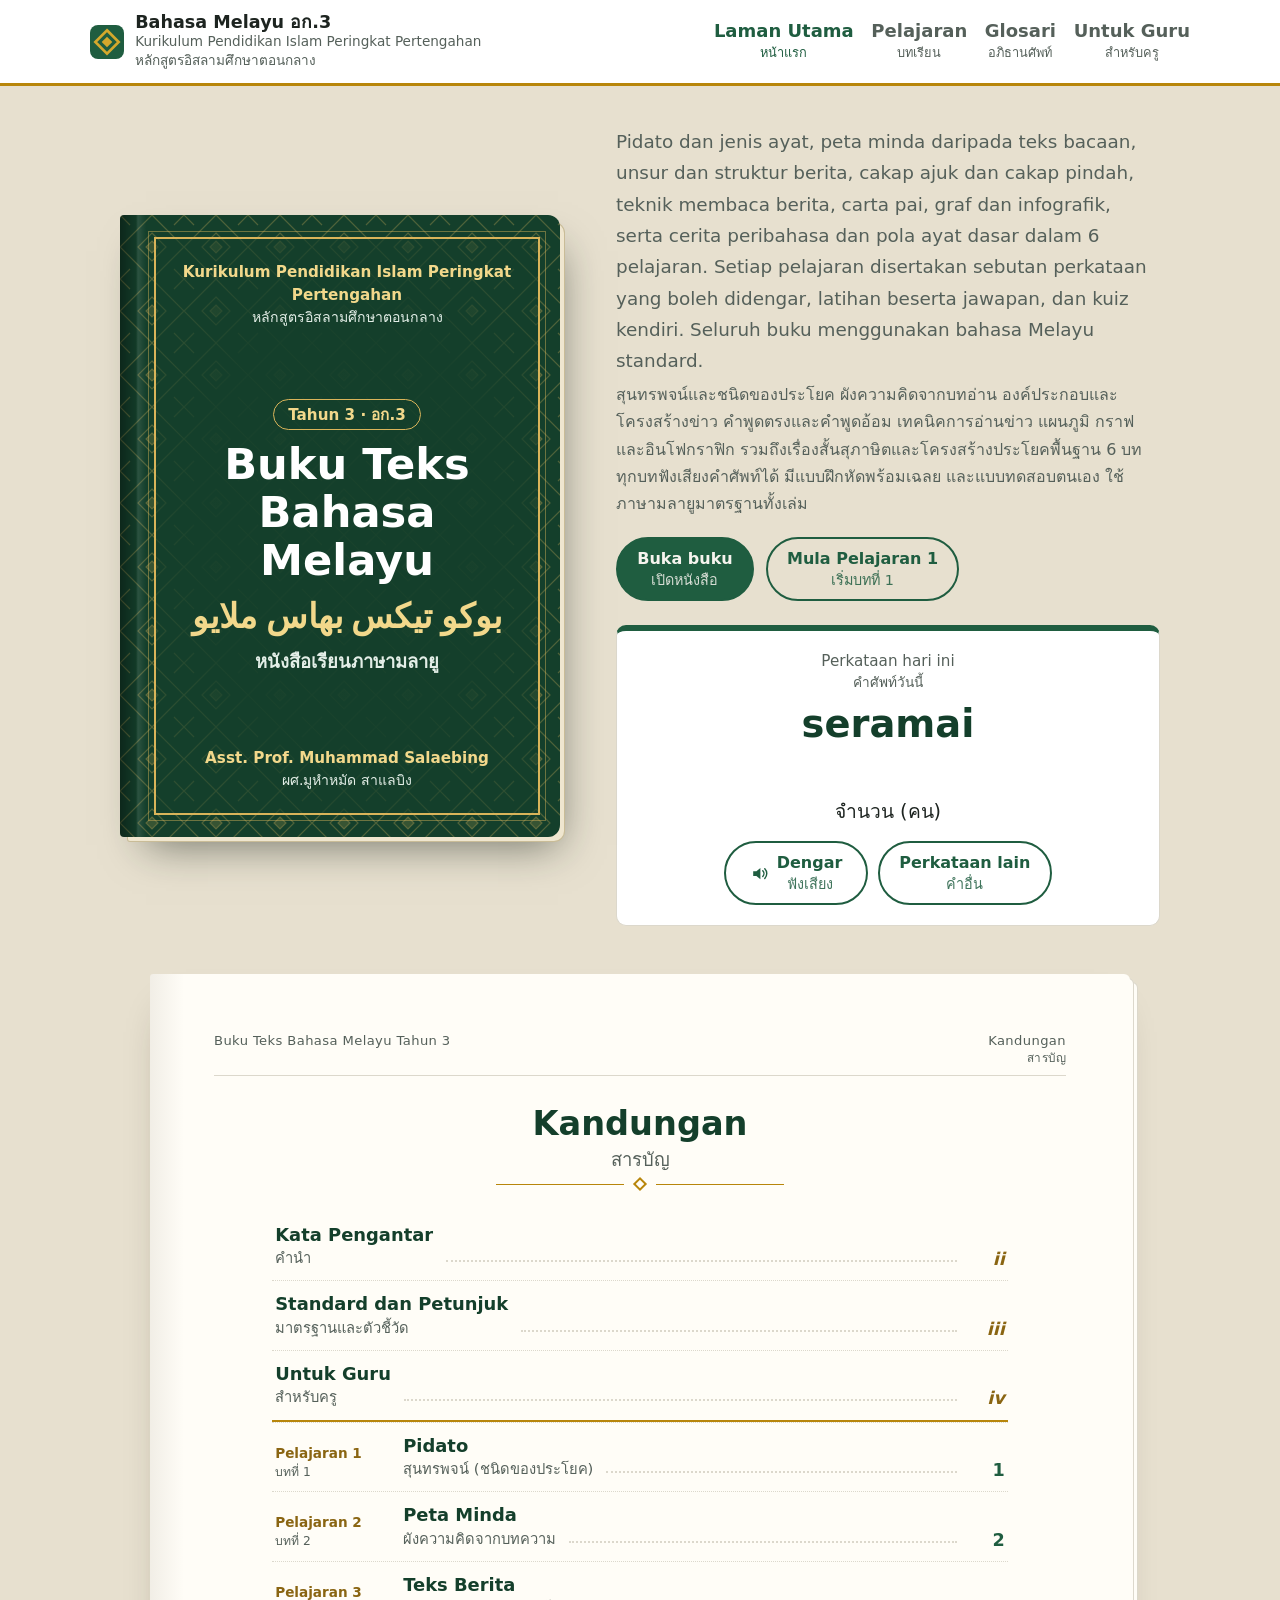
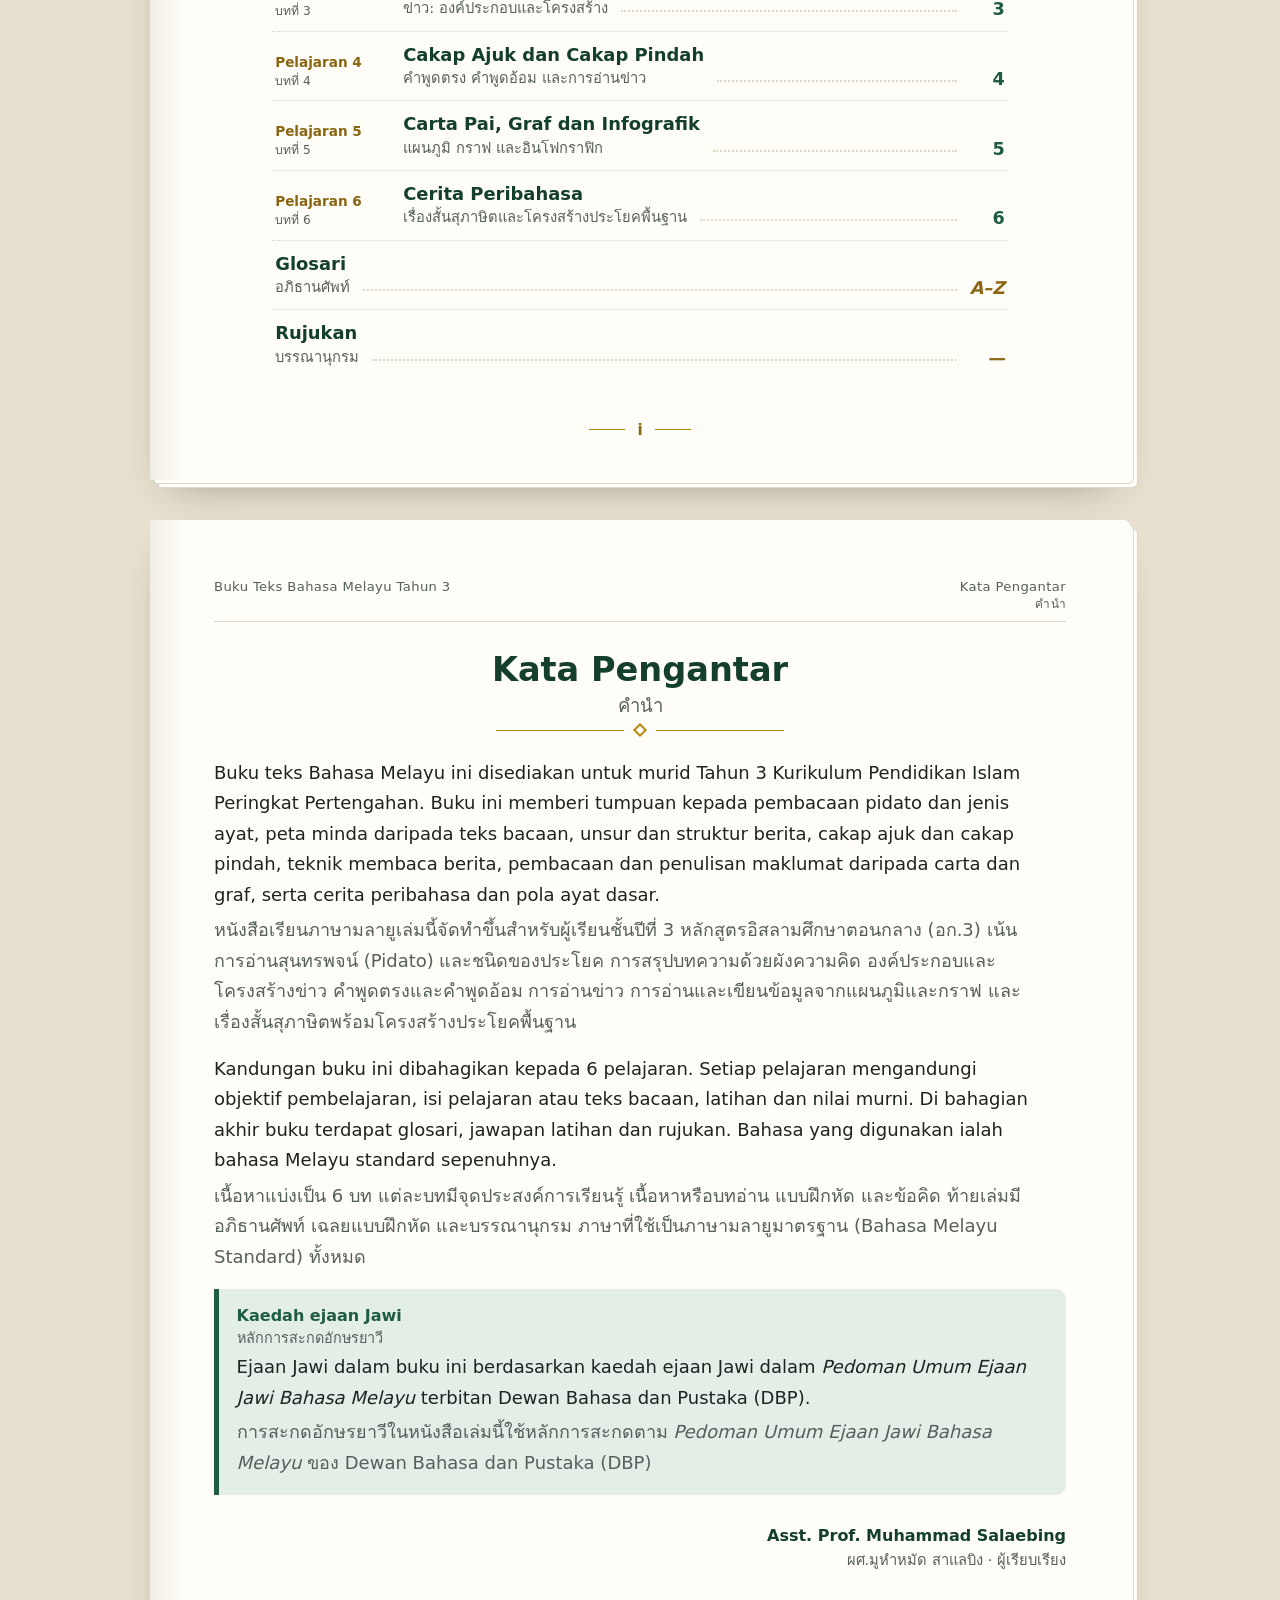
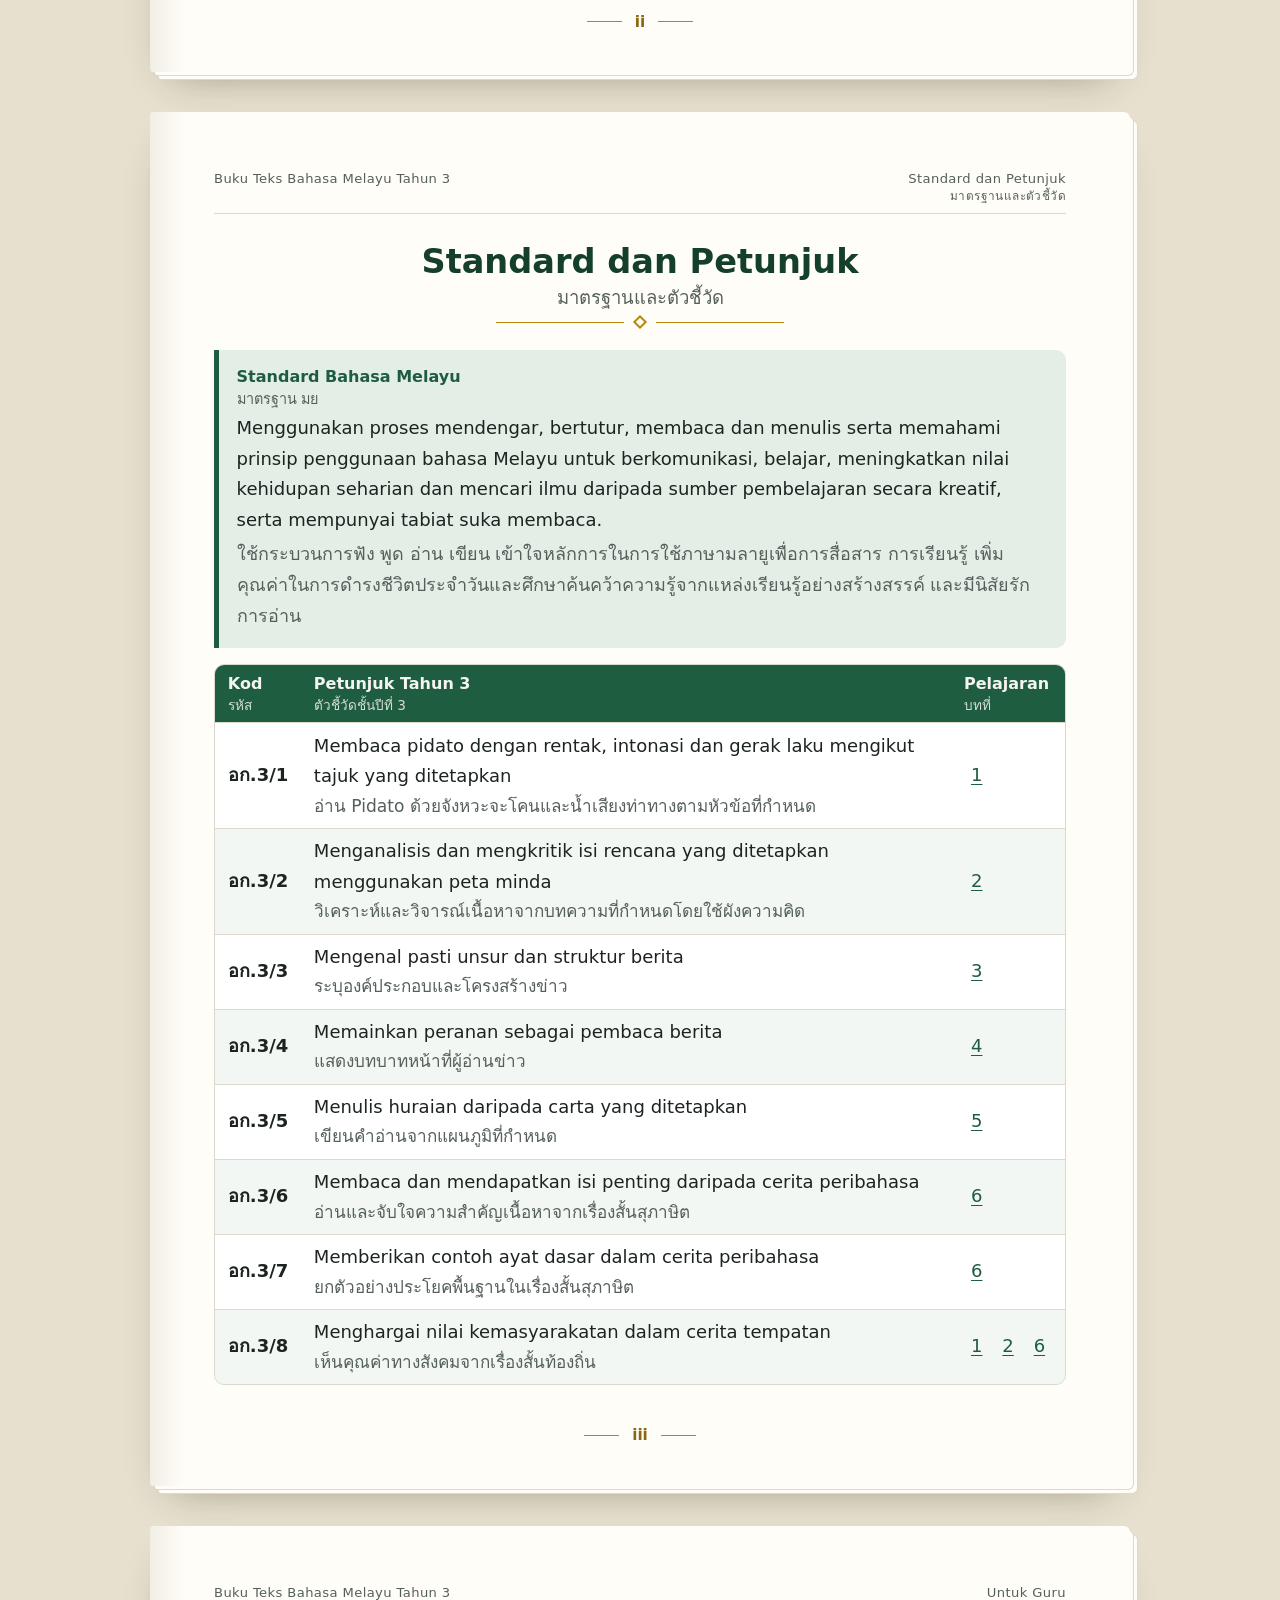
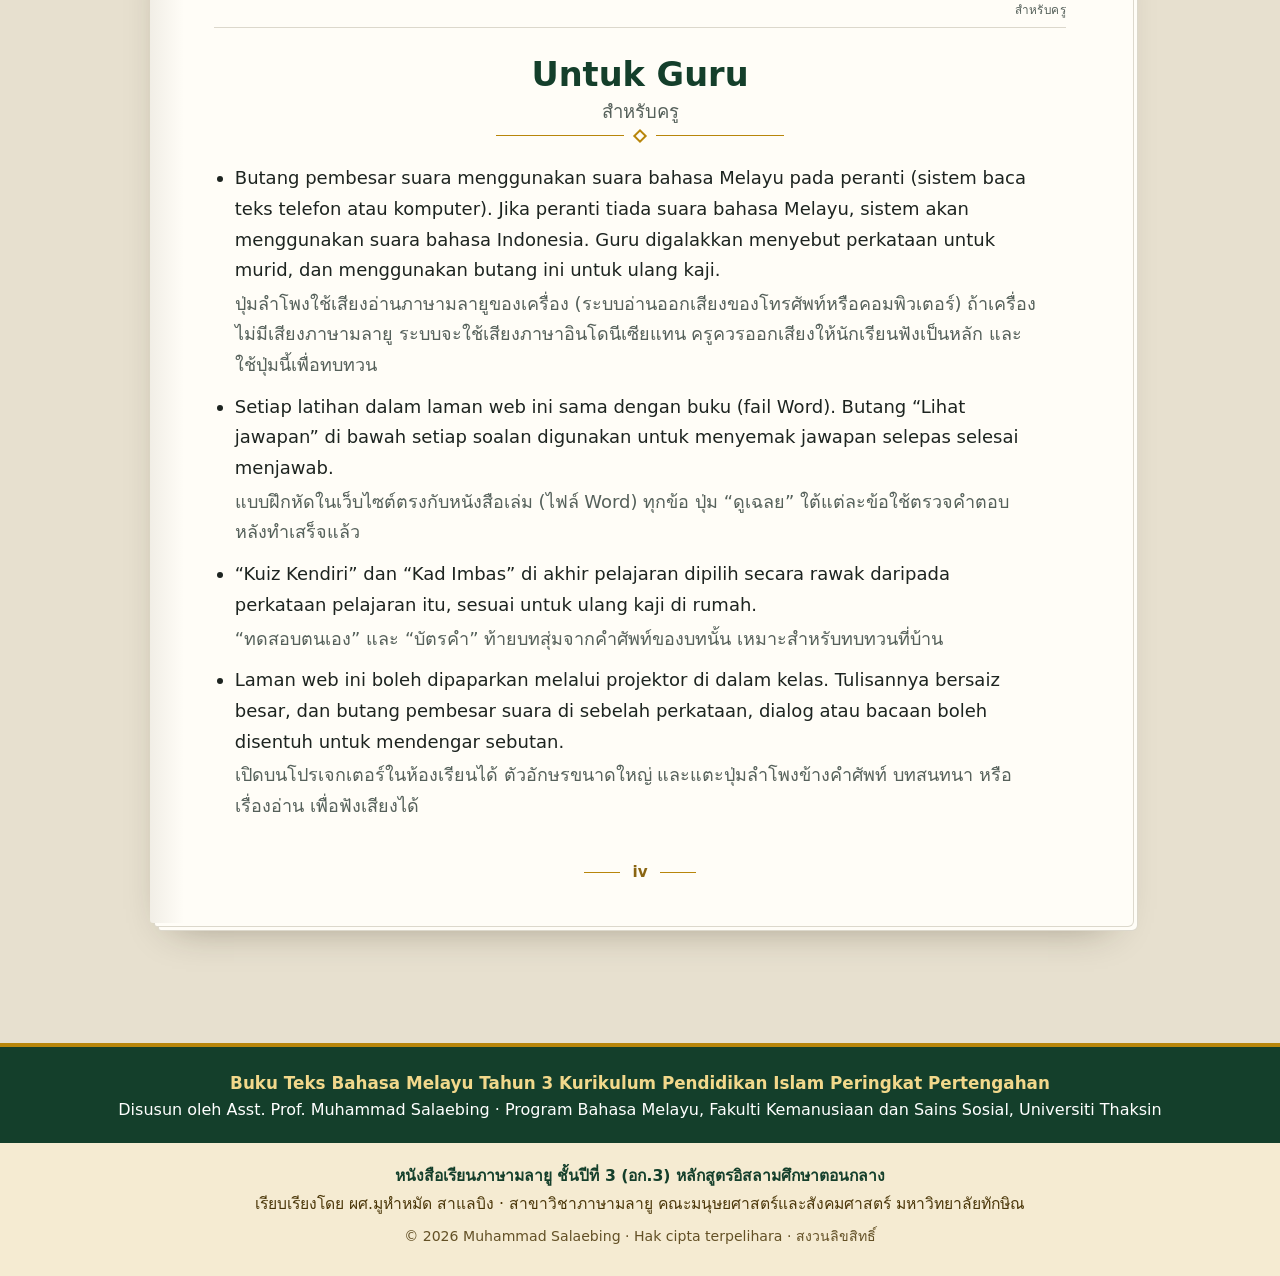
==== index.html @ 3e45db92 "Laman buku teks Bahasa Melayu Tahun 3 (Peringkat Pertengahan) Co-Authored-By: Claude Opus 5.5 <norep" ====
<!doctype html>
<html lang="th">
<head>
<meta charset="utf-8">
<meta name="viewport" content="width=device-width, initial-scale=1">
<meta http-equiv="Content-Security-Policy" content="default-src 'self'; script-src 'self' https://gc.zgo.at; style-src 'self' 'unsafe-inline' https://fonts.googleapis.com; font-src 'self' https://fonts.gstatic.com; img-src 'self' data: https://buku-bm-ak3.goatcounter.com; connect-src 'self' https://buku-bm-ak3.goatcounter.com; media-src 'self'; object-src 'none'; base-uri 'self'; form-action 'none'; upgrade-insecure-requests">
<meta name="referrer" content="strict-origin-when-cross-origin">
<title>Buku Teks Bahasa Melayu Tahun 3 · หนังสือเรียนภาษามลายู อก.3 — Kurikulum Pendidikan Islam Peringkat Pertengahan · หลักสูตรอิสลามศึกษาตอนกลาง</title>
<meta name="description" content="Buku teks Bahasa Melayu Tahun 3: 6 pelajaran, sebutan audio, latihan, kuiz dan PDF. หนังสือเรียนภาษามลายู ชั้นปีที่ 3 (อก.3) หลักสูตรอิสลามศึกษาตอนกลาง 6 บท พร้อมเสียงอ่าน แบบฝึกหัด แบบทดสอบ และ PDF">
<link rel="canonical" href="https://salaebing-bahasa.github.io/buku-bm-ak3/">
<meta name="author" content="Muhammad Salaebing (ผศ.มูหำหมัด สาแลบิง)">
<meta property="og:type" content="website">
<meta property="og:site_name" content="Buku Teks Bahasa Melayu Tahun 3 · หนังสือเรียนภาษามลายู อก.3">
<meta property="og:title" content="Buku Teks Bahasa Melayu Tahun 3 · หนังสือเรียนภาษามลายู อก.3 — Kurikulum Pendidikan Islam Peringkat Pertengahan · หลักสูตรอิสลามศึกษาตอนกลาง">
<meta property="og:description" content="Buku teks Bahasa Melayu Tahun 3: 6 pelajaran, sebutan audio, latihan, kuiz dan PDF. หนังสือเรียนภาษามลายู ชั้นปีที่ 3 (อก.3) หลักสูตรอิสลามศึกษาตอนกลาง 6 บท พร้อมเสียงอ่าน แบบฝึกหัด แบบทดสอบ และ PDF">
<meta property="og:url" content="https://salaebing-bahasa.github.io/buku-bm-ak3/">
<meta property="og:image" content="https://salaebing-bahasa.github.io/buku-bm-ak3/assets/share.png">
<meta property="og:image:width" content="1200">
<meta property="og:image:height" content="630">
<meta property="og:locale" content="th_TH">
<meta property="og:locale:alternate" content="ms_MY">
<meta name="twitter:card" content="summary_large_image">
<script type="application/ld+json">{"@context":"https://schema.org","@type":"Book","name":"Buku Teks Bahasa Melayu Tahun 3","alternateName":"หนังสือเรียนภาษามลายู อก.3","url":"https://salaebing-bahasa.github.io/buku-bm-ak3/","inLanguage":["ms","th"],"author":{"@type":"Person","name":"Muhammad Salaebing","alternateName":"ผศ.มูหำหมัด สาแลบิง","jobTitle":"Assistant Professor","affiliation":{"@type":"CollegeOrUniversity","name":"Thaksin University","alternateName":"มหาวิทยาลัยทักษิณ"}},"educationalLevel":"Tahun 3 (อก.3)","audience":{"@type":"EducationalAudience","educationalRole":"student"},"isAccessibleForFree":true,"description":"Buku teks Bahasa Melayu Tahun 3, Kurikulum Pendidikan Islam Peringkat Pertengahan · หนังสือเรียนภาษามลายู ชั้นปีที่ 3 หลักสูตรอิสลามศึกษาตอนกลาง","hasPart":[{"@type":"LearningResource","position":1,"name":"Pidato (สุนทรพจน์ (ชนิดของประโยค))","url":"https://salaebing-bahasa.github.io/buku-bm-ak3/pelajaran/01.html"},{"@type":"LearningResource","position":2,"name":"Peta Minda (ผังความคิดจากบทความ)","url":"https://salaebing-bahasa.github.io/buku-bm-ak3/pelajaran/02.html"},{"@type":"LearningResource","position":3,"name":"Teks Berita (ข่าว: องค์ประกอบและโครงสร้าง)","url":"https://salaebing-bahasa.github.io/buku-bm-ak3/pelajaran/03.html"},{"@type":"LearningResource","position":4,"name":"Cakap Ajuk dan Cakap Pindah (คำพูดตรง คำพูดอ้อม และการอ่านข่าว)","url":"https://salaebing-bahasa.github.io/buku-bm-ak3/pelajaran/04.html"},{"@type":"LearningResource","position":5,"name":"Carta Pai, Graf dan Infografik (แผนภูมิ กราฟ และอินโฟกราฟิก)","url":"https://salaebing-bahasa.github.io/buku-bm-ak3/pelajaran/05.html"},{"@type":"LearningResource","position":6,"name":"Cerita Peribahasa (เรื่องสั้นสุภาษิตและโครงสร้างประโยคพื้นฐาน)","url":"https://salaebing-bahasa.github.io/buku-bm-ak3/pelajaran/06.html"}]}</script>
<link rel="preconnect" href="https://fonts.googleapis.com"><link rel="preconnect" href="https://fonts.gstatic.com" crossorigin><link href="https://fonts.googleapis.com/css2?family=Bai+Jamjuree:wght@500;600;700&family=Noto+Naskh+Arabic:wght@400;600&family=Sarabun:ital,wght@0,400;0,600;1,400&display=swap" rel="stylesheet">
<link rel="stylesheet" href="assets/style.css">
<link rel="icon" href="assets/favicon.svg" type="image/svg+xml">
</head>
<body>
<a class="skip" href="#isi"><span class="bi"><span lang="ms">Langkau ke kandungan</span><span class="tr">ข้ามไปยังเนื้อหา</span></span></a>
<header class="site-head">
  <a class="brand" href="index.html"><span class="mark" aria-hidden="true"></span><span>Bahasa Melayu อก.3<small lang="ms">Kurikulum Pendidikan Islam Peringkat Pertengahan</small><small>หลักสูตรอิสลามศึกษาตอนกลาง</small></span></a>
  <nav aria-label="Menu utama · เมนูหลัก"><a href="index.html" aria-current="page"><span lang="ms">Laman Utama</span><small>หน้าแรก</small></a><a href="index.html#pelajaran"><span lang="ms">Pelajaran</span><small>บทเรียน</small></a><a href="glosari.html"><span lang="ms">Glosari</span><small>อภิธานศัพท์</small></a><a href="index.html#guru"><span lang="ms">Untuk Guru</span><small>สำหรับครู</small></a></nav>
</header>
<main id="isi">

<section class="cover-wrap">
  <div class="cover">
    <div class="cv-frame">
      <p class="cv-top"><span lang="ms">Kurikulum Pendidikan Islam Peringkat Pertengahan</span><span class="cv-th">หลักสูตรอิสลามศึกษาตอนกลาง</span></p>
      <div class="cv-mid">
        <p class="cv-year"><span lang="ms">Tahun 3</span> · อก.3</p>
        <h1><span lang="ms">Buku Teks<br>Bahasa Melayu</span></h1>
        <p class="cv-jw" lang="ms-Arab" dir="rtl">بوکو تيکس بهاس ملايو</p>
        <p class="cv-th-title">หนังสือเรียนภาษามลายู</p>
      </div>
      <p class="cv-author"><span lang="ms">Asst. Prof. Muhammad Salaebing</span><span class="cv-th">ผศ.มูหำหมัด สาแลบิง</span></p>
    </div>
  </div>
  <div class="cover-side">
    <div class="dw lede"><p lang="ms">Pidato dan jenis ayat, peta minda daripada teks bacaan, unsur dan struktur berita, cakap ajuk dan cakap pindah, teknik membaca berita, carta pai, graf dan infografik, serta cerita peribahasa dan pola ayat dasar dalam 6 pelajaran. Setiap pelajaran disertakan sebutan perkataan yang boleh didengar, latihan beserta jawapan, dan kuiz kendiri. Seluruh buku menggunakan bahasa Melayu standard.</p><p class="tr">สุนทรพจน์และชนิดของประโยค ผังความคิดจากบทอ่าน องค์ประกอบและโครงสร้างข่าว คำพูดตรงและคำพูดอ้อม เทคนิคการอ่านข่าว แผนภูมิ กราฟ และอินโฟกราฟิก รวมถึงเรื่องสั้นสุภาษิตและโครงสร้างประโยคพื้นฐาน 6 บท ทุกบทฟังเสียงคำศัพท์ได้ มีแบบฝึกหัดพร้อมเฉลย และแบบทดสอบตนเอง ใช้ภาษามลายูมาตรฐานทั้งเล่ม</p></div>
    <div class="actions"><a class="btn" href="#pelajaran"><span class="bi"><span lang="ms">Buka buku</span><span class="tr">เปิดหนังสือ</span></span></a><a class="btn-ghost" href="pelajaran/01.html"><span class="bi"><span lang="ms">Mula Pelajaran 1</span><span class="tr">เริ่มบทที่ 1</span></span></a></div>
    <figure class="word" aria-live="polite">
      <p class="word-label"><span class="bi"><span lang="ms">Perkataan hari ini</span><span class="tr">คำศัพท์วันนี้</span></span></p>
      <img class="w-pic" id="w-pic" src="" alt="" width="84" height="84" hidden>
      <p class="w-ms" id="w-ms">—</p>
      <p class="w-jw jw" id="w-jw" lang="ms-Arab" dir="rtl"></p>
      <p class="w-th" id="w-th"></p>
      <div class="word-foot"><button type="button" class="btn-ghost" id="w-say"><svg viewBox="0 0 24 24" aria-hidden="true"><path d="M4 9h4l5-4v14l-5-4H4z" fill="currentColor"/><path d="M16 8.5a5 5 0 0 1 0 7M18.5 6a8.5 8.5 0 0 1 0 12" fill="none" stroke="currentColor" stroke-width="1.8" stroke-linecap="round"/></svg><span><span class="bi"><span lang="ms">Dengar</span><span class="tr">ฟังเสียง</span></span></span></button><button type="button" class="btn-ghost" id="w-next"><span class="bi"><span lang="ms">Perkataan lain</span><span class="tr">คำอื่น</span></span></button></div>
    </figure>
  </div>
  <script type="application/json" id="words">[{"ms":"akhlak","th":"จริยธรรม มารยาท","unit":1},{"ms":"anak soleh","th":"ลูกที่ดี (ศอลิห์)","unit":2},{"ms":"asas","th":"พื้นฐาน รากฐาน","unit":2},{"ms":"aset","th":"ทรัพย์สินที่มีค่า","unit":1},{"ms":"bahawa","th":"ว่า","unit":4},{"ms":"batas syarak","th":"ขอบเขตบทบัญญัติศาสนา","unit":1},{"ms":"berazam","th":"ตั้งปณิธาน","unit":6},{"ms":"berbakti","th":"กตัญญู ทำความดีต่อ","unit":2},{"ms":"berfaedah","th":"มีประโยชน์","unit":5},{"ms":"berkomunikasi","th":"สื่อสาร","unit":2},{"ms":"bertangguh","th":"ผัดวันประกันพรุ่ง","unit":6},{"ms":"berterusan","th":"ต่อเนื่อง","unit":2},{"ms":"cakap ajuk","th":"คำพูดตรง","unit":4},{"ms":"cakap pindah","th":"คำพูดอ้อม","unit":4},{"ms":"carta pai","th":"แผนภูมิวงกลม","unit":5},{"ms":"diagihkan","th":"ถูกแจกจ่าย","unit":3},{"ms":"digemari","th":"เป็นที่ชื่นชอบ","unit":5},{"ms":"diserahkan","th":"ถูกมอบให้","unit":3},{"ms":"gagal","th":"สอบตก ล้มเหลว","unit":6},{"ms":"gejala sosial","th":"ปัญหาสังคม","unit":1},{"ms":"generasi","th":"คนรุ่น","unit":1},{"ms":"graf bar","th":"กราฟแท่ง","unit":5},{"ms":"hadirin","th":"ผู้เข้าร่วมงาน","unit":1},{"ms":"infografik","th":"อินโฟกราฟิก","unit":5},{"ms":"kadar","th":"อัตรา ความเร็ว","unit":4},{"ms":"keesokan harinya","th":"วันรุ่งขึ้น","unit":4},{"ms":"keputusan","th":"ผลสอบ ผลลัพธ์","unit":6},{"ms":"kesimpulannya","th":"โดยสรุป","unit":5},{"ms":"larut malam","th":"ดึกดื่น","unit":6},{"ms":"mangsa banjir","th":"ผู้ประสบภัยน้ำท่วม","unit":3},{"ms":"masa lapang","th":"เวลาว่าง","unit":5},{"ms":"mawaddah","th":"ความรัก","unit":2},{"ms":"meluangkan masa","th":"สละเวลา","unit":2},{"ms":"memupuk","th":"ปลูกฝัง","unit":3},{"ms":"mengantuk","th":"ง่วงนอน","unit":6},{"ms":"menghiraukan","th":"สนใจ ใส่ใจ","unit":6},{"ms":"mengutip derma","th":"เรี่ยไรเงินบริจาค","unit":3},{"ms":"meningkat","th":"เพิ่มขึ้น","unit":5},{"ms":"menurun","th":"ลดลง","unit":5},{"ms":"menurut","th":"ตามที่...กล่าว","unit":3},{"ms":"menyesal","th":"เสียใจ สำนึกผิด","unit":6},{"ms":"nafkah","th":"ค่าเลี้ยงดู","unit":2},{"ms":"pembaca berita","th":"ผู้อ่านข่าว","unit":4},{"ms":"pengerusi majlis","th":"ประธานในพิธี พิธีกร","unit":1},{"ms":"pengunjung","th":"ผู้มาใช้บริการ ผู้มาเยือน","unit":5},{"ms":"penyalahgunaan dadah","th":"การใช้ยาเสพติด","unit":1},{"ms":"peratus","th":"เปอร์เซ็นต์","unit":5},{"ms":"pergaulan bebas","th":"การคบหาแบบเสรี สังคมเสรี","unit":1},{"ms":"peribahasa","th":"สุภาษิต","unit":6},{"ms":"perkahwinan","th":"การแต่งงาน","unit":2},{"ms":"pihak berkuasa tempatan","th":"หน่วยงานปกครองท้องถิ่น","unit":3},{"ms":"ponteng sekolah","th":"หนีเรียน","unit":1},{"ms":"prihatin","th":"ใส่ใจ ห่วงใย","unit":3},{"ms":"program pertukaran pelajar","th":"โครงการแลกเปลี่ยนนักเรียน","unit":6},{"ms":"rahmah","th":"ความเมตตา","unit":2},{"ms":"sakinah","th":"ความสงบสุข","unit":2},{"ms":"sebutan baku","th":"การออกเสียงมาตรฐาน","unit":4},{"ms":"seramai","th":"จำนวน (คน)","unit":3},{"ms":"sumbangan","th":"เงินหรือสิ่งของบริจาค","unit":3},{"ms":"tanggungjawab","th":"ความรับผิดชอบ","unit":2},{"ms":"terjebak","th":"ติดกับ ตกอยู่ใน","unit":1},{"ms":"ulang kaji","th":"ทบทวนบทเรียน","unit":6},{"ms":"ummah","th":"ประชาชาติ (อุมมะฮ์)","unit":1},{"ms":"wang tunai","th":"เงินสด","unit":3}]</script>
</section>

<article class="sheet" id="pelajaran">
  <p class="running" aria-hidden="true"><span lang="ms">Buku Teks Bahasa Melayu Tahun 3</span><span><span class="bi"><span lang="ms">Kandungan</span><span class="tr">สารบัญ</span></span></span></p>
  <h2 class="sheet-title"><span lang="ms">Kandungan</span><span class="h-th">สารบัญ</span></h2>
  <p class="orn" aria-hidden="true"><span></span></p>
  <ol class="toc"><li class="toc-front"><a href="#pengenalan"><span class="toc-t"><span lang="ms">Kata Pengantar</span><small>คำนำ</small></span><span class="toc-dots"></span><span class="toc-pg">ii</span></a></li><li class="toc-front"><a href="#standard"><span class="toc-t"><span lang="ms">Standard dan Petunjuk</span><small>มาตรฐานและตัวชี้วัด</small></span><span class="toc-dots"></span><span class="toc-pg">iii</span></a></li><li class="toc-front"><a href="#guru"><span class="toc-t"><span lang="ms">Untuk Guru</span><small>สำหรับครู</small></span><span class="toc-dots"></span><span class="toc-pg">iv</span></a></li><li><a href="pelajaran/01.html"><span class="toc-k"><span class="bi"><span lang="ms">Pelajaran 1</span><span class="tr">บทที่ 1</span></span></span><span class="toc-t">Pidato<small>สุนทรพจน์ (ชนิดของประโยค)</small></span><span class="toc-dots"></span><span class="toc-pg">1</span></a></li><li><a href="pelajaran/02.html"><span class="toc-k"><span class="bi"><span lang="ms">Pelajaran 2</span><span class="tr">บทที่ 2</span></span></span><span class="toc-t">Peta Minda<small>ผังความคิดจากบทความ</small></span><span class="toc-dots"></span><span class="toc-pg">2</span></a></li><li><a href="pelajaran/03.html"><span class="toc-k"><span class="bi"><span lang="ms">Pelajaran 3</span><span class="tr">บทที่ 3</span></span></span><span class="toc-t">Teks Berita<small>ข่าว: องค์ประกอบและโครงสร้าง</small></span><span class="toc-dots"></span><span class="toc-pg">3</span></a></li><li><a href="pelajaran/04.html"><span class="toc-k"><span class="bi"><span lang="ms">Pelajaran 4</span><span class="tr">บทที่ 4</span></span></span><span class="toc-t">Cakap Ajuk dan Cakap Pindah<small>คำพูดตรง คำพูดอ้อม และการอ่านข่าว</small></span><span class="toc-dots"></span><span class="toc-pg">4</span></a></li><li><a href="pelajaran/05.html"><span class="toc-k"><span class="bi"><span lang="ms">Pelajaran 5</span><span class="tr">บทที่ 5</span></span></span><span class="toc-t">Carta Pai, Graf dan Infografik<small>แผนภูมิ กราฟ และอินโฟกราฟิก</small></span><span class="toc-dots"></span><span class="toc-pg">5</span></a></li><li><a href="pelajaran/06.html"><span class="toc-k"><span class="bi"><span lang="ms">Pelajaran 6</span><span class="tr">บทที่ 6</span></span></span><span class="toc-t">Cerita Peribahasa<small>เรื่องสั้นสุภาษิตและโครงสร้างประโยคพื้นฐาน</small></span><span class="toc-dots"></span><span class="toc-pg">6</span></a></li><li class="toc-front"><a href="glosari.html"><span class="toc-t"><span lang="ms">Glosari</span><small>อภิธานศัพท์</small></span><span class="toc-dots"></span><span class="toc-pg">A–Z</span></a></li><li class="toc-front"><a href="rujukan.html"><span class="toc-t"><span lang="ms">Rujukan</span><small>บรรณานุกรม</small></span><span class="toc-dots"></span><span class="toc-pg">—</span></a></li></ol>
  <p class="folio" aria-hidden="true"><span>i</span></p>
</article>

<article class="sheet" id="pengenalan">
  <p class="running" aria-hidden="true"><span lang="ms">Buku Teks Bahasa Melayu Tahun 3</span><span><span class="bi"><span lang="ms">Kata Pengantar</span><span class="tr">คำนำ</span></span></span></p>
  <h2 class="sheet-title"><span lang="ms">Kata Pengantar</span><span class="h-th">คำนำ</span></h2>
  <p class="orn" aria-hidden="true"><span></span></p>
  <div class="dw prose"><p lang="ms">Buku teks Bahasa Melayu ini disediakan untuk murid Tahun 3 Kurikulum Pendidikan Islam Peringkat Pertengahan. Buku ini memberi tumpuan kepada pembacaan pidato dan jenis ayat, peta minda daripada teks bacaan, unsur dan struktur berita, cakap ajuk dan cakap pindah, teknik membaca berita, pembacaan dan penulisan maklumat daripada carta dan graf, serta cerita peribahasa dan pola ayat dasar.</p><p class="tr">หนังสือเรียนภาษามลายูเล่มนี้จัดทำขึ้นสำหรับผู้เรียนชั้นปีที่ 3 หลักสูตรอิสลามศึกษาตอนกลาง (อก.3) เน้นการอ่านสุนทรพจน์ (Pidato) และชนิดของประโยค การสรุปบทความด้วยผังความคิด องค์ประกอบและโครงสร้างข่าว คำพูดตรงและคำพูดอ้อม การอ่านข่าว การอ่านและเขียนข้อมูลจากแผนภูมิและกราฟ และเรื่องสั้นสุภาษิตพร้อมโครงสร้างประโยคพื้นฐาน</p></div><div class="dw prose"><p lang="ms">Kandungan buku ini dibahagikan kepada 6 pelajaran. Setiap pelajaran mengandungi objektif pembelajaran, isi pelajaran atau teks bacaan, latihan dan nilai murni. Di bahagian akhir buku terdapat glosari, jawapan latihan dan rujukan. Bahasa yang digunakan ialah bahasa Melayu standard sepenuhnya.</p><p class="tr">เนื้อหาแบ่งเป็น 6 บท แต่ละบทมีจุดประสงค์การเรียนรู้ เนื้อหาหรือบทอ่าน แบบฝึกหัด และข้อคิด ท้ายเล่มมีอภิธานศัพท์ เฉลยแบบฝึกหัด และบรรณานุกรม ภาษาที่ใช้เป็นภาษามลายูมาตรฐาน (Bahasa Melayu Standard) ทั้งหมด</p></div>
  <aside class="box ejaan"><p class="box-t"><span class="bi"><span lang="ms">Kaedah ejaan Jawi</span><span class="tr">หลักการสะกดอักษรยาวี</span></span></p><p lang="ms">Ejaan Jawi dalam buku ini berdasarkan kaedah ejaan Jawi dalam <em>Pedoman Umum Ejaan Jawi Bahasa Melayu</em> terbitan Dewan Bahasa dan Pustaka (DBP).</p><p class="tr">การสะกดอักษรยาวีในหนังสือเล่มนี้ใช้หลักการสะกดตาม <em>Pedoman Umum Ejaan Jawi Bahasa Melayu</em> ของ Dewan Bahasa dan Pustaka (DBP)</p></aside>
  <p class="sign"><span lang="ms">Asst. Prof. Muhammad Salaebing</span><span class="tr">ผศ.มูหำหมัด สาแลบิง · ผู้เรียบเรียง</span></p>
  <p class="folio" aria-hidden="true"><span>ii</span></p>
</article>

<article class="sheet" id="standard">
  <p class="running" aria-hidden="true"><span lang="ms">Buku Teks Bahasa Melayu Tahun 3</span><span><span class="bi"><span lang="ms">Standard dan Petunjuk</span><span class="tr">มาตรฐานและตัวชี้วัด</span></span></span></p>
  <h2 class="sheet-title"><span lang="ms">Standard dan Petunjuk</span><span class="h-th">มาตรฐานและตัวชี้วัด</span></h2>
  <p class="orn" aria-hidden="true"><span></span></p>
  <aside class="box"><p class="box-t"><span class="bi"><span lang="ms">Standard Bahasa Melayu</span><span class="tr">มาตรฐาน มย</span></span></p><p lang="ms">Menggunakan proses mendengar, bertutur, membaca dan menulis serta memahami prinsip penggunaan bahasa Melayu untuk berkomunikasi, belajar, meningkatkan nilai kehidupan seharian dan mencari ilmu daripada sumber pembelajaran secara kreatif, serta mempunyai tabiat suka membaca.</p><p class="tr">ใช้กระบวนการฟัง พูด อ่าน เขียน เข้าใจหลักการในการใช้ภาษามลายูเพื่อการสื่อสาร การเรียนรู้ เพิ่มคุณค่าในการดำรงชีวิตประจำวันและศึกษาค้นคว้าความรู้จากแหล่งเรียนรู้อย่างสร้างสรรค์ และมีนิสัยรักการอ่าน</p></aside>
  <div class="tbl"><table class="map"><thead><tr><th><span class="bi"><span lang="ms">Kod</span><span class="tr">รหัส</span></span></th><th><span class="bi"><span lang="ms">Petunjuk Tahun 3</span><span class="tr">ตัวชี้วัดชั้นปีที่ 3</span></span></th><th><span class="bi"><span lang="ms">Pelajaran</span><span class="tr">บทที่</span></span></th></tr></thead><tbody><tr><td class="code">อก.3/1</td><td><span lang="ms">Membaca pidato dengan rentak, intonasi dan gerak laku mengikut tajuk yang ditetapkan</span><span class="td-th">อ่าน Pidato ด้วยจังหวะจะโคนและน้ำเสียงท่าทางตามหัวข้อที่กำหนด</span></td><td><a href="pelajaran/01.html">1</a></td></tr><tr><td class="code">อก.3/2</td><td><span lang="ms">Menganalisis dan mengkritik isi rencana yang ditetapkan menggunakan peta minda</span><span class="td-th">วิเคราะห์และวิจารณ์เนื้อหาจากบทความที่กำหนดโดยใช้ผังความคิด</span></td><td><a href="pelajaran/02.html">2</a></td></tr><tr><td class="code">อก.3/3</td><td><span lang="ms">Mengenal pasti unsur dan struktur berita</span><span class="td-th">ระบุองค์ประกอบและโครงสร้างข่าว</span></td><td><a href="pelajaran/03.html">3</a></td></tr><tr><td class="code">อก.3/4</td><td><span lang="ms">Memainkan peranan sebagai pembaca berita</span><span class="td-th">แสดงบทบาทหน้าที่ผู้อ่านข่าว</span></td><td><a href="pelajaran/04.html">4</a></td></tr><tr><td class="code">อก.3/5</td><td><span lang="ms">Menulis huraian daripada carta yang ditetapkan</span><span class="td-th">เขียนคำอ่านจากแผนภูมิที่กำหนด</span></td><td><a href="pelajaran/05.html">5</a></td></tr><tr><td class="code">อก.3/6</td><td><span lang="ms">Membaca dan mendapatkan isi penting daripada cerita peribahasa</span><span class="td-th">อ่านและจับใจความสำคัญเนื้อหาจากเรื่องสั้นสุภาษิต</span></td><td><a href="pelajaran/06.html">6</a></td></tr><tr><td class="code">อก.3/7</td><td><span lang="ms">Memberikan contoh ayat dasar dalam cerita peribahasa</span><span class="td-th">ยกตัวอย่างประโยคพื้นฐานในเรื่องสั้นสุภาษิต</span></td><td><a href="pelajaran/06.html">6</a></td></tr><tr><td class="code">อก.3/8</td><td><span lang="ms">Menghargai nilai kemasyarakatan dalam cerita tempatan</span><span class="td-th">เห็นคุณค่าทางสังคมจากเรื่องสั้นท้องถิ่น</span></td><td><a href="pelajaran/01.html">1</a> <a href="pelajaran/02.html">2</a> <a href="pelajaran/06.html">6</a></td></tr></tbody></table></div>
  <p class="folio" aria-hidden="true"><span>iii</span></p>
</article>

<article class="sheet" id="guru">
  <p class="running" aria-hidden="true"><span lang="ms">Buku Teks Bahasa Melayu Tahun 3</span><span><span class="bi"><span lang="ms">Untuk Guru</span><span class="tr">สำหรับครู</span></span></span></p>
  <h2 class="sheet-title"><span lang="ms">Untuk Guru</span><span class="h-th">สำหรับครู</span></h2>
  <p class="orn" aria-hidden="true"><span></span></p>
  <ul class="bul prose guru">
    <li><p lang="ms">Butang pembesar suara menggunakan suara bahasa Melayu pada peranti (sistem baca teks telefon atau komputer). Jika peranti tiada suara bahasa Melayu, sistem akan menggunakan suara bahasa Indonesia. Guru digalakkan menyebut perkataan untuk murid, dan menggunakan butang ini untuk ulang kaji.</p><p class="tr">ปุ่มลำโพงใช้เสียงอ่านภาษามลายูของเครื่อง (ระบบอ่านออกเสียงของโทรศัพท์หรือคอมพิวเตอร์) ถ้าเครื่องไม่มีเสียงภาษามลายู ระบบจะใช้เสียงภาษาอินโดนีเซียแทน ครูควรออกเสียงให้นักเรียนฟังเป็นหลัก และใช้ปุ่มนี้เพื่อทบทวน</p></li>
    <li><p lang="ms">Setiap latihan dalam laman web ini sama dengan buku (fail Word). Butang “Lihat jawapan” di bawah setiap soalan digunakan untuk menyemak jawapan selepas selesai menjawab.</p><p class="tr">แบบฝึกหัดในเว็บไซต์ตรงกับหนังสือเล่ม (ไฟล์ Word) ทุกข้อ ปุ่ม “ดูเฉลย” ใต้แต่ละข้อใช้ตรวจคำตอบหลังทำเสร็จแล้ว</p></li>
    <li><p lang="ms">“Kuiz Kendiri” dan “Kad Imbas” di akhir pelajaran dipilih secara rawak daripada perkataan pelajaran itu, sesuai untuk ulang kaji di rumah.</p><p class="tr">“ทดสอบตนเอง” และ “บัตรคำ” ท้ายบทสุ่มจากคำศัพท์ของบทนั้น เหมาะสำหรับทบทวนที่บ้าน</p></li>
    <li><p lang="ms">Laman web ini boleh dipaparkan melalui projektor di dalam kelas. Tulisannya bersaiz besar, dan butang pembesar suara di sebelah perkataan, dialog atau bacaan boleh disentuh untuk mendengar sebutan.</p><p class="tr">เปิดบนโปรเจกเตอร์ในห้องเรียนได้ ตัวอักษรขนาดใหญ่ และแตะปุ่มลำโพงข้างคำศัพท์ บทสนทนา หรือเรื่องอ่าน เพื่อฟังเสียงได้</p></li>
  </ul>
  <p class="folio" aria-hidden="true"><span>iv</span></p>
</article>
</main>
<footer class="site-foot">
  <div class="foot-ms" lang="ms">
    <p>Buku Teks Bahasa Melayu Tahun 3 Kurikulum Pendidikan Islam Peringkat Pertengahan</p>
    <p>Disusun oleh Asst. Prof. Muhammad Salaebing · Program Bahasa Melayu, Fakulti Kemanusiaan dan Sains Sosial, Universiti Thaksin</p>
  </div>
  <div class="foot-th">
    <p>หนังสือเรียนภาษามลายู ชั้นปีที่ 3 (อก.3) หลักสูตรอิสลามศึกษาตอนกลาง</p>
    <p>เรียบเรียงโดย ผศ.มูหำหมัด สาแลบิง · สาขาวิชาภาษามลายู คณะมนุษยศาสตร์และสังคมศาสตร์ มหาวิทยาลัยทักษิณ</p>
    <p class="copy">© 2026 Muhammad Salaebing · <span lang="ms">Hak cipta terpelihara</span> · สงวนลิขสิทธิ์</p>
  </div>
</footer>
<script src="assets/app.js"></script>
<script data-goatcounter="https://buku-bm-ak3.goatcounter.com/count" async src="https://gc.zgo.at/count.js"></script>
</body>
</html>
---- assets/style.css ----
/* Bahasa Melayu — hijau pandan + emas */
:root {
  --paper: #F6F4EE;
  --surface: #FFFFFF;
  --ink: #1D2420;
  --ink-soft: #55605A;
  --green: #1F5D40;
  --green-deep: #143F2B;
  --green-soft: #E3EEE7;
  --gold: #8A6512;
  --gold-line: #B8860B;
  --gold-soft: #F5EBD2;
  --line: #DCD8CC;
  --desk: #E7E0CF;
  --sheet: #FFFDF7;
  --fold: #EADBB0;
  --ok: #1F6B3F;
  --ok-bg: #DFF0E5;
  --no: #9B2C2C;
  --no-bg: #F7E3E3;
  --radius: 10px;
  --measure: 72ch;
  --f-head: "Bai Jamjuree", "Sarabun", system-ui, sans-serif;
  --f-body: "Sarabun", system-ui, sans-serif;
  --f-jawi: "Noto Naskh Arabic", "Traditional Arabic", serif;
  color-scheme: light;
}
@media (prefers-color-scheme: dark) {
  :root:not([data-theme="light"]) {
    --paper: #141A17; --surface: #1C2420; --ink: #EAF0EC; --ink-soft: #B3BFB8;
    --green: #8FD1AE; --green-deep: #BFE8D1; --green-soft: #22352B;
    --gold: #E3C06A; --gold-line: #B8913A; --gold-soft: #3A3120; --line: #33403A;
    --desk: #0D1310; --sheet: #19211D; --fold: #4A3F26;
    --ok: #8FD3A6; --ok-bg: #1F3A29; --no: #F0A3A3; --no-bg: #4A2323;
    color-scheme: dark;
  }
}
:root[data-theme="dark"] {
  --paper: #141A17; --surface: #1C2420; --ink: #EAF0EC; --ink-soft: #B3BFB8;
  --green: #8FD1AE; --green-deep: #BFE8D1; --green-soft: #22352B;
  --gold: #E3C06A; --gold-line: #B8913A; --gold-soft: #3A3120; --line: #33403A;
  --desk: #0D1310; --sheet: #19211D; --fold: #4A3F26;
  --ok: #8FD3A6; --ok-bg: #1F3A29; --no: #F0A3A3; --no-bg: #4A2323;
  color-scheme: dark;
}

* { box-sizing: border-box; }
html { scroll-behavior: smooth; -webkit-text-size-adjust: 100%; }
body { margin: 0; background: var(--desk); color: var(--ink); font: 400 1.125rem/1.7 var(--f-body); }
a { color: var(--green); text-underline-offset: 3px; }
h1, h2, h3, h4 { font-family: var(--f-head); line-height: 1.3; color: var(--green-deep); }
strong { font-weight: 600; }
.jw, [lang="ms-Arab"] { font-family: var(--f-jawi); font-size: 1.15em; line-height: 2; unicode-bidi: isolate; }
:focus-visible { outline: 3px solid var(--gold-line); outline-offset: 2px; border-radius: 4px; }

.skip { position: absolute; left: -999px; top: 0; background: var(--green); color: #fff; padding: .5rem 1rem; z-index: 10; }
.skip:focus { left: 1rem; }

/* หัวและท้ายเว็บ */
.site-head { display: flex; flex-wrap: wrap; gap: .5rem 1.5rem; align-items: center; justify-content: space-between; padding: .75rem max(16px, calc((100% - 1100px) / 2)); background: var(--surface); border-bottom: 3px solid var(--gold-line); }
.brand { display: flex; gap: .7rem; align-items: center; text-decoration: none; color: var(--ink); font: 600 1.1rem/1.2 var(--f-head); }
.brand small { display: block; font: 400 .85rem var(--f-body); color: var(--ink-soft); }
.mark { width: 34px; height: 34px; border-radius: 8px; background: var(--green) url("favicon.svg") center/cover; flex: none; }
.site-head nav { display: flex; gap: 1.1rem; flex-wrap: wrap; }
.site-head nav a { text-decoration: none; color: var(--ink-soft); font-weight: 600; display: flex; flex-direction: column; align-items: center; line-height: 1.2; }
.site-head nav a small { font: 400 .8rem var(--f-body); }
.site-head nav a:hover, .site-head nav a[aria-current] { color: var(--green); }
/* สองภาษา: มลายูก่อน ไทยตามหลัง */
.tr { color: var(--ink-soft); font-weight: 400; }
.bi { display: inline-flex; flex-direction: column; vertical-align: top; line-height: 1.35; }
.bi > .tr { font-size: .9em; margin-top: .1rem; }
.btn .bi, .btn-ghost .bi { align-items: center; }
.btn, .btn-ghost { border-radius: 16px; }
.word-foot .btn-ghost { min-width: 9rem; justify-content: center; }
th .bi > .tr { color: inherit; opacity: .85; font-size: .85em; }
.crumb p { margin: 0; }
.crumb p.tr { font-size: .9em; }
.pager .bi { display: flex; }
.pager .next .bi { align-items: flex-end; }
.skip .tr { color: inherit; }
.btn .tr, .btn-ghost .tr, .pager .tr { color: inherit; opacity: .85; }
.h-th { display: block; font: 500 .62em/1.4 var(--f-body); color: var(--ink-soft); margin-top: .1rem; }
.dw { margin: 0 0 1rem; }
.dw p { margin: 0; }
.dw p.tr { margin-top: .3rem; }
.dw.lede p.tr { font-size: 1rem; }
.guru li p { margin: 0; }
.guru li p.tr { margin: .2rem 0 .7rem; }
.td-th { display: block; color: var(--ink-soft); font-size: .95em; }
.sc-th { display: block; font-size: .6em; color: var(--ink-soft); }
main { max-width: 1100px; margin: 0 auto; padding: 1.5rem 16px 3rem; }
/* ท้ายเว็บ: แถบมลายู (เขียวเข้ม) + แถบไทย (ทองอ่อน) */
.site-foot { margin-top: 2rem; text-align: center; border-top: 4px solid #B8860B; }
.site-foot p { margin: .15rem 0; }
.site-foot .foot-ms { background: #143F2B; color: #FFFFFF; padding: 1.3rem 16px 1.1rem; }
.site-foot .foot-ms p { font: 500 1rem/1.55 var(--f-head); color: #FFFFFF; }
.site-foot .foot-ms p:first-child { font-weight: 600; font-size: 1.05rem; color: #F2D88B; }
.site-foot .foot-th { background: #F5EBD2; padding: 1.1rem 16px 1.6rem; }
.site-foot .foot-th p { font: 400 .98rem/1.6 var(--f-body); color: #4A3608; }
.site-foot .foot-th p:first-child { font-weight: 600; color: #143F2B; }
.site-foot .foot-th p.copy { margin-top: .6rem; font-size: .88rem; opacity: .85; }

/* ปุ่ม */
.btn, .btn-ghost { display: inline-flex; align-items: center; gap: .45rem; border-radius: 999px; padding: .55rem 1.2rem; font: 600 1rem var(--f-body); text-decoration: none; cursor: pointer; border: 2px solid var(--green); }
.btn { background: var(--green); color: var(--paper); }
.btn-ghost { background: transparent; color: var(--green); }
.btn:hover { background: var(--green-deep); border-color: var(--green-deep); }
.btn-ghost:hover { background: var(--green-soft); }
.btn-ghost svg { width: 1.2em; height: 1.2em; }
.actions { display: flex; flex-wrap: wrap; gap: .75rem; margin-top: 1.25rem; }

/* หน้าแรก */
.hero { display: grid; grid-template-columns: 1.4fr 1fr; gap: 2rem; align-items: center; padding: 1.5rem 0 2rem; }
.kicker { margin: 0 0 .3rem; color: var(--gold); font: 600 .95rem var(--f-head); letter-spacing: .02em; }
.hero h1 { font-size: clamp(2rem, 5vw, 3rem); margin: 0; }
.ms-title { display: block; font-size: .55em; color: var(--gold); font-weight: 600; margin-top: .3rem; }
.jw-title { font-size: 1.8rem; margin: .3rem 0 0; color: var(--green); text-align: left; }
.lede { font-size: 1.15rem; color: var(--ink-soft); max-width: 52ch; }
.word { margin: 0; background: var(--surface); border: 1px solid var(--line); border-top: 6px solid var(--green); border-radius: var(--radius); padding: 1.25rem 1.5rem; text-align: center; }
.word-label { margin: 0; color: var(--ink-soft); font-size: .95rem; }
.w-ms { font: 700 2.4rem/1.2 var(--f-head); color: var(--green-deep); margin: .6rem 0 0; overflow-wrap: anywhere; }
.w-jw { font-size: 2rem; margin: 0; min-height: 1.5em; }
.w-th { font-size: 1.2rem; margin: 0 0 .8rem; }
.word-foot { display: flex; gap: .6rem; justify-content: center; flex-wrap: wrap; }

.block { margin-top: 2.5rem; }
.block h2 { font-size: 1.6rem; border-bottom: 2px solid var(--gold-line); padding-bottom: .3rem; }
.prose { max-width: var(--measure); }
.unit-cards { list-style: none; padding: 0; margin: 0; display: grid; grid-template-columns: repeat(auto-fill, minmax(230px, 1fr)); gap: .9rem; }
.unit-cards a { display: grid; grid-template-columns: auto 1fr; gap: 0 .9rem; height: 100%; padding: 1rem 1.1rem; background: var(--surface); border: 1px solid var(--line); border-radius: var(--radius); text-decoration: none; color: var(--ink); transition: border-color .15s, transform .15s; }
.unit-cards a:hover { border-color: var(--green); transform: translateY(-2px); }
.c-num { grid-row: span 2; width: 2.4rem; height: 2.4rem; border-radius: 50%; background: var(--green); color: var(--paper); display: grid; place-items: center; font: 700 1.2rem var(--f-head); }
.c-title { font: 600 1.1rem/1.35 var(--f-head); color: var(--green-deep); }
.c-th { color: var(--ink-soft); font-size: 1rem; }
.map .code { white-space: nowrap; font-weight: 600; }
.map td:last-child { white-space: nowrap; }
.map td:last-child a { display: inline-block; min-width: 1.6rem; text-align: center; }

/* หน้าบทเรียน */
.crumb { font-size: .95rem; color: var(--ink-soft); }
.crumb a { color: var(--ink-soft); }
.unit-head { margin: 1rem 0 1.25rem; }
.unit-head h1 { font-size: clamp(1.9rem, 5vw, 2.6rem); margin: 0; }
.th-title { font-size: 1.25rem; color: var(--ink-soft); margin: .1rem 0 .6rem; }
.chips { list-style: none; padding: 0; margin: 0; display: flex; flex-wrap: wrap; gap: .4rem; }
.chips li { background: var(--gold-soft); color: var(--gold); border-radius: 999px; padding: .1rem .7rem; font-size: .9rem; font-weight: 600; cursor: help; }
.sec { margin-top: 2.2rem; }
.sec > h3 { font-size: 1.4rem; border-bottom: 2px solid var(--gold-line); padding-bottom: .3rem; margin-bottom: .9rem; }
.sec h4 { font-size: 1.2rem; text-align: center; margin: .2rem 0 .6rem; }
.hint { color: var(--ink-soft); font-size: .95rem; margin: .2rem 0 .7rem; }

.box { background: var(--green-soft); border-left: 5px solid var(--green); border-radius: 0 var(--radius) var(--radius) 0; padding: .8rem 1.1rem; margin: 1rem 0; }
.box p { margin: .25rem 0; }
.box ul { margin: .3rem 0; padding-left: 1.3rem; }
.box-t { font: 600 1rem var(--f-head); color: var(--green); }
.box.note, .box.nilai { background: var(--gold-soft); border-left-color: var(--gold-line); }
.box.note .box-t, .box.nilai .box-t { color: var(--gold); }
.box.nilai { margin-top: 2.2rem; }
.box.nilai .nilai-th { margin-top: .45rem; }

/* ตาราง */
.tbl { overflow-x: auto; margin: .8rem 0; border: 1px solid var(--line); border-radius: var(--radius); background: var(--surface); }
table { width: 100%; border-collapse: collapse; }
th { background: var(--green); color: var(--paper); text-align: left; font: 600 1rem var(--f-head); padding: .5rem .8rem; }
:root[data-theme="dark"] th { color: #10261A; }
@media (prefers-color-scheme: dark) { :root:not([data-theme="light"]) th { color: #10261A; } }
td { padding: .45rem .8rem; border-top: 1px solid var(--line); vertical-align: middle; }
tbody tr:nth-child(even) td { background: color-mix(in srgb, var(--green-soft) 45%, transparent); }
td.n { width: 3rem; color: var(--ink-soft); text-align: center; }
td.b { font-weight: 600; }
td.big { font-size: 1.9rem; text-align: center; font-weight: 600; color: var(--green-deep); white-space: nowrap; }
td.jw-cell { text-align: right; font-size: 1.15rem; white-space: nowrap; }
td.jw-cell .jw { font-size: 1.3em; }
td.big.jw-cell { text-align: center; }
td.big.jw-cell .jw { font-size: 1.2em; }
td.ms { font-weight: 600; white-space: nowrap; }
td.ms > span { margin-right: .3rem; }

/* ปุ่มฟังเสียง */
.say { display: inline-grid; place-items: center; width: 2rem; height: 2rem; padding: 0; vertical-align: middle; border: 1px solid var(--line); border-radius: 50%; background: var(--surface); color: var(--green); cursor: pointer; }
.say svg { width: 1.05rem; height: 1.05rem; }
.say:hover, .say.on { background: var(--green); color: var(--paper); border-color: var(--green); }
.no-voice .say, .no-voice .say-long, .no-voice #w-say { display: none; }
.say-long { margin-top: .5rem; }

/* ตารางตัวอักษร */
.letters { list-style: none; padding: 0; margin: 0; display: grid; grid-template-columns: repeat(var(--cols), minmax(0, 1fr)); gap: .5rem; }
.letters.rtl { direction: rtl; }
.tile { width: 100%; display: flex; flex-direction: column; align-items: center; justify-content: center; gap: .1rem; min-height: 5.2rem; padding: .4rem .2rem; background: var(--surface); border: 1px solid var(--line); border-radius: var(--radius); cursor: pointer; color: var(--green-deep); font: inherit; }
.tile:hover, .tile.on { border-color: var(--green); background: var(--green-soft); }
.glyph { font: 700 2rem/1.2 var(--f-head); }
.tile.is-jw .glyph { font: 600 2.3rem/1.5 var(--f-jawi); }
.nm { font-size: .9rem; color: var(--ink-soft); direction: ltr; }

/* บทสนทนา เรื่องอ่าน ปันตุน */
.dialog { margin: 1rem 0; background: var(--surface); border: 1px solid var(--line); border-radius: var(--radius); padding: .7rem 1rem; }
.dialog figcaption { color: var(--ink-soft); font-size: .95rem; margin-bottom: .4rem; }
.turn { display: grid; grid-template-columns: 6.5rem 1fr; gap: .8rem; padding: .3rem 0; align-items: baseline; }
.turn + .turn { border-top: 1px dashed var(--line); }
.who { font-weight: 600; color: var(--gold); }
.reading { background: var(--surface); border: 1px solid var(--line); border-radius: var(--radius); padding: 1rem 1.3rem; margin: 1rem 0; }
.reading p { text-indent: 2em; margin: .3rem 0; font-size: 1.2rem; line-height: 1.85; }
.pantun { margin: 1rem auto; width: fit-content; max-width: 100%; font-style: italic; font-size: 1.15rem; border-left: 4px solid var(--gold-line); padding: .3rem 1rem; }
.bul { padding-left: 1.3rem; }
.bul li { margin: .3rem 0; }

/* แบบฝึกหัด */
.latihan { padding-left: 1.6rem; }
.latihan > li { margin-bottom: 1.2rem; }
.latihan > li::marker { font-weight: 700; color: var(--green); }
.q { font-weight: 600; margin: 0 0 .3rem; }
.items { padding-left: 1.4rem; margin: .2rem 0; list-style: decimal; }
.items li { margin: .15rem 0; }
.blank { display: inline-block; width: 4.5rem; border-bottom: 2px solid var(--ink-soft); margin: 0 .2rem; vertical-align: -.15em; }
.write { height: calc(var(--n) * 2.2rem); background: repeating-linear-gradient(transparent 0 calc(2.2rem - 1px), var(--line) calc(2.2rem - 1px) 2.2rem); margin: .4rem 0; max-width: 40rem; }
.ans { margin-top: .4rem; }
.ans summary { display: inline-block; cursor: pointer; color: var(--green); font-weight: 600; border: 1px solid var(--green); border-radius: 999px; padding: .1rem .9rem; font-size: .95rem; list-style: none; }
.ans summary::-webkit-details-marker { display: none; }
.ans[open] summary { background: var(--green); color: var(--paper); }
.ans p { background: var(--ok-bg); color: var(--ok); border-radius: var(--radius); padding: .5rem .9rem; margin: .5rem 0 0; }

/* ทดสอบตนเอง */
.quiz { background: var(--surface); border: 1px solid var(--line); border-radius: var(--radius); padding: 1.1rem 1.2rem; }
.qz-prog { color: var(--ink-soft); font-size: .95rem; margin: 0; }
.qz-word { font: 700 2rem/1.3 var(--f-head); color: var(--green-deep); margin: .3rem 0; display: flex; gap: .6rem; align-items: center; flex-wrap: wrap; }
.qz-word .jw { font-size: .85em; font-weight: 400; color: var(--ink-soft); }
.qz-opts { display: grid; grid-template-columns: repeat(2, minmax(0, 1fr)); gap: .6rem; margin: .8rem 0; }
.qz-opts button { font: inherit; text-align: left; padding: .65rem .9rem; border-radius: var(--radius); border: 1px solid var(--line); background: var(--paper); color: var(--ink); cursor: pointer; }
.qz-opts button:hover:not(:disabled) { border-color: var(--green); }
.qz-opts button.right { background: var(--ok-bg); border-color: var(--ok); color: var(--ok); font-weight: 600; }
.qz-opts button.wrong { background: var(--no-bg); border-color: var(--no); color: var(--no); }
.qz-fb { min-height: 1.7em; margin: 0 0 .5rem; font-weight: 600; }
.qz-score { font: 700 1.6rem var(--f-head); color: var(--green); margin: .2rem 0 .8rem; }

/* บัตรคำ */
.cards { display: grid; grid-template-columns: repeat(auto-fill, minmax(160px, 1fr)); gap: .7rem; }
.card { perspective: 800px; height: 7.5rem; border: 0; padding: 0; background: none; cursor: pointer; font: inherit; color: inherit; }
.card-in { position: relative; display: block; width: 100%; height: 100%; transition: transform .4s; transform-style: preserve-3d; }
.card.flip .card-in { transform: rotateY(180deg); }
.face { position: absolute; inset: 0; display: flex; flex-direction: column; align-items: center; justify-content: center; padding: .5rem; border-radius: var(--radius); backface-visibility: hidden; border: 1px solid var(--line); text-align: center; }
.face.front { background: var(--surface); font: 700 1.35rem var(--f-head); color: var(--green-deep); overflow-wrap: anywhere; }
.face.back { background: var(--green); color: var(--paper); transform: rotateY(180deg); font-size: 1.1rem; }
.face .jw { font-weight: 400; font-size: 1.1rem; }
@media (prefers-reduced-motion: reduce) { .card-in { transition: none; } .unit-cards a { transition: none; } }

/* ปุ่มบทก่อน/ถัดไป */
.pager { display: flex; justify-content: space-between; gap: 1rem; margin-top: 2.5rem; flex-wrap: wrap; }
.pager a { flex: 1 1 14rem; max-width: 22rem; padding: .8rem 1.1rem; background: var(--surface); border: 1px solid var(--line); border-radius: var(--radius); text-decoration: none; font: 600 1.05rem var(--f-head); }
.pager a:hover { border-color: var(--green); }
.pager small { display: block; font: 400 .9rem var(--f-body); color: var(--ink-soft); }
.pager .next { text-align: right; margin-left: auto; }

/* อภิธานศัพท์ */
.search { display: block; max-width: 30rem; }
.search span { display: block; font-weight: 600; margin-bottom: .3rem; }
.search input { width: 100%; font: inherit; padding: .6rem .9rem; border: 2px solid var(--line); border-radius: var(--radius); background: var(--surface); color: var(--ink); }
.search input:focus { border-color: var(--green); outline: none; }

@media (max-width: 760px) {
  body { font-size: 1.05rem; }
  .hero { grid-template-columns: 1fr; padding-top: .5rem; }
  .letters { grid-template-columns: repeat(min(var(--cols), 4), minmax(0, 1fr)); }
  .turn { grid-template-columns: 1fr; gap: 0; }
  .qz-opts { grid-template-columns: 1fr; }
  td, th { padding: .4rem .55rem; }
  td.big { font-size: 1.5rem; }
}
.dl { margin-top: .9rem; }
.dl svg { width: 1.2em; height: 1.2em; }

/* ================= รูปแบบหนังสือ ================= */
.sheet { position: relative; max-width: 980px; margin: 1.5rem auto 2.5rem; padding: clamp(1.25rem, 4.5vw, 3.6rem) clamp(1.1rem, 5vw, 4rem) clamp(1.5rem, 4vw, 2.6rem); background: var(--sheet) linear-gradient(90deg, rgba(60,40,10,.07), transparent 34px); border-radius: 3px 6px 6px 3px;
  box-shadow: 4px 4px 0 -1px var(--sheet), 4px 4px 0 0 var(--line), 8px 8px 0 -1px var(--sheet), 8px 8px 0 0 var(--line), 0 22px 40px -22px rgba(40,30,10,.45); }
.running { display: flex; justify-content: space-between; gap: 1rem; margin: 0 0 1.6rem; padding-bottom: .5rem; border-bottom: 1px solid var(--line); color: var(--ink-soft); font: 500 .82rem/1.4 var(--f-head); letter-spacing: .03em; }
.running > span:last-child { text-align: right; }
.running .bi { align-items: flex-end; }
.folio { margin: 2.6rem 0 0; display: flex; align-items: center; justify-content: center; gap: .8rem; color: var(--gold); font: 600 .95rem var(--f-head); }
.folio::before, .folio::after { content: ""; width: 2.2rem; height: 1px; background: var(--gold-line); }
.orn { display: flex; align-items: center; justify-content: center; gap: .7rem; margin: .4rem 0 1.4rem; color: var(--gold-line); }
.orn::before, .orn::after { content: ""; height: 1px; width: min(28%, 8rem); background: currentColor; }
.orn span { width: 10px; height: 10px; border: 2px solid currentColor; transform: rotate(45deg); }
.sheet-title { text-align: center; font-size: clamp(1.6rem, 4vw, 2.1rem); margin: .5rem 0 0; }
.sheet-title .h-th { font-size: .55em; }
.sign { text-align: right; margin-top: 1.8rem; font: 600 1rem/1.5 var(--f-head); color: var(--green-deep); }
.sign span { display: block; }
.sign .tr { font: 400 .92rem var(--f-body); }

/* หน้าเปิดบท */
.opener { text-align: center; padding: .8rem 0 1.6rem; margin-bottom: 1.4rem; border-bottom: 2px solid var(--gold-line); }
.op-k { margin: 0; color: var(--gold); font: 600 .95rem/1.3 var(--f-head); letter-spacing: .12em; text-transform: uppercase; }
.op-k .bi { align-items: center; }
.op-k .tr { letter-spacing: 0; text-transform: none; }
.op-n { margin: .1rem 0 0; font: 700 clamp(4.5rem, 14vw, 7rem)/1 var(--f-head); color: var(--green); }
.opener h1 { font-size: clamp(2rem, 5.5vw, 2.9rem); margin: 0; }
.opener .th-title { margin: .2rem 0 .9rem; }
.opener .chips { justify-content: center; }
.opener .dl { margin-top: 1.1rem; }
.unit-head.opener { margin-top: 0; }
.crumb { max-width: 980px; margin: 0 auto; }

/* ปก */
.cover-wrap { display: grid; grid-template-columns: minmax(0, 440px) minmax(0, 1fr); gap: clamp(1.5rem, 5vw, 3.5rem); align-items: center; padding: 1rem 0 1.5rem; max-width: 1040px; margin: 0 auto; }
.cover { position: relative; aspect-ratio: 1 / 1.414; border-radius: 4px 12px 12px 4px; color: #FFFFFF; overflow: hidden;
  background: linear-gradient(90deg, rgba(0,0,0,.38) 0, rgba(0,0,0,.08) 16px, rgba(255,255,255,.10) 18px, rgba(0,0,0,0) 26px), url("data:image/svg+xml,%3Csvg xmlns='http://www.w3.org/2000/svg' width='64' height='64' viewBox='0 0 64 64'%3E%3Cg fill='none' stroke='%23D9B45A' stroke-opacity='.30' stroke-width='1.2'%3E%3Cpath d='M32 0L64 32L32 64L0 32Z'/%3E%3Cpath d='M32 18L46 32L32 46L18 32Z'/%3E%3Cpath d='M32 26L38 32L32 38L26 32Z' fill='%23D9B45A' fill-opacity='.18'/%3E%3Cpath d='M0 0L10 10M64 0L54 10M0 64L10 54M64 64L54 54'/%3E%3C/g%3E%3C/svg%3E") 0 0/64px 64px, #143F2B;
  box-shadow: 6px 6px 0 -2px #EFE6CF, 6px 6px 0 -1px #C9BC97, 12px 22px 40px -14px rgba(20,30,20,.55); }
.cv-frame { position: absolute; inset: 22px 20px 22px 34px; border: 2px solid #D9B45A; outline: 1px solid rgba(217,180,90,.45); outline-offset: 5px; display: flex; flex-direction: column; justify-content: space-between; align-items: center; text-align: center; padding: 1.4rem 1rem; background: radial-gradient(ellipse at center, rgba(20,63,43,.92) 0 55%, rgba(20,63,43,.55) 80%); }
.cv-top, .cv-author { margin: 0; font: 600 .95rem/1.45 var(--f-head); color: #F2D88B; }
.cv-top span, .cv-author span { display: block; }
.cv-th { font: 400 .88rem var(--f-body); color: #E3EEE7; }
.cv-year { margin: 0 0 .4rem; display: inline-block; padding: .15rem .9rem; border: 1px solid #D9B45A; border-radius: 999px; color: #F2D88B; font: 600 .95rem var(--f-head); }
.cover h1 { margin: .2rem 0 .3rem; color: #FFFFFF; font: 700 clamp(2rem, 7vw, 2.7rem)/1.12 var(--f-head); }
.cv-jw { margin: 0; font: 600 clamp(1.6rem, 5.5vw, 2.1rem)/1.6 var(--f-jawi); color: #F2D88B; }
.cv-th-title { margin: .2rem 0 0; font: 600 1.15rem var(--f-body); color: #E3EEE7; }
.cover-side .lede p.tr { font-size: 1rem; }
.cover-side .word { margin-top: 1.5rem; }

/* มุมกระดาษสำหรับเปลี่ยนบท */
.pager { max-width: 980px; margin: 0 auto 1rem; }
.pager a { position: relative; background: var(--sheet); border: 1px solid var(--line); border-radius: 4px; padding: .9rem 2.6rem .9rem 1.1rem; box-shadow: 0 10px 20px -16px rgba(40,30,10,.5); transition: transform .15s; }
.pager .prev { padding: .9rem 1.1rem .9rem 2.6rem; }
.pager a::after { content: ""; position: absolute; bottom: -1px; width: 30px; height: 30px; transition: width .15s, height .15s; }
.pager .next::after { right: -1px; background: linear-gradient(315deg, var(--desk) 0 50%, var(--fold) 50%); border-radius: 6px 0 4px 0; box-shadow: -2px -2px 4px rgba(40,30,10,.12); }
.pager .prev::after { left: -1px; background: linear-gradient(45deg, var(--desk) 0 50%, var(--fold) 50%); border-radius: 0 6px 0 4px; box-shadow: 2px -2px 4px rgba(40,30,10,.12); }
.pager a:hover { transform: translateY(-2px); }
.pager a:hover::after { width: 40px; height: 40px; }
.swipe-hint { display: none; text-align: center; color: var(--ink-soft); font-size: .9rem; margin: .5rem 0 0; }
.swipe-hint .bi { align-items: center; }
@media (pointer: coarse) { .swipe-hint { display: block; } }
main.turn-next .sheet { animation: turnNext .22s ease-in forwards; }
main.turn-prev .sheet { animation: turnPrev .22s ease-in forwards; }
@keyframes turnNext { to { transform: translateX(-12%) rotateY(8deg); opacity: 0; } }
@keyframes turnPrev { to { transform: translateX(12%) rotateY(-8deg); opacity: 0; } }
@media (prefers-reduced-motion: reduce) { main.turn-next .sheet, main.turn-prev .sheet { animation: none; } .pager a, .pager a::after { transition: none; } }

/* สารบัญ */
.toc { list-style: none; margin: 0 auto; padding: 0; max-width: 46rem; }
.toc li + li { border-top: 1px dotted var(--line); }
.toc a { display: grid; grid-template-columns: 7.2rem minmax(0, auto) 1fr auto; align-items: end; gap: .2rem .8rem; padding: .7rem .2rem; text-decoration: none; color: var(--ink); }
.toc a:hover .toc-t > :first-child, .toc a:hover .toc-t { color: var(--green); }
.toc-k { font: 600 .85rem/1.3 var(--f-head); color: var(--gold); }
.toc-t { font: 600 1.12rem/1.3 var(--f-head); color: var(--green-deep); }
.toc-t small { display: block; font: 400 .92rem var(--f-body); color: var(--ink-soft); }
.toc-dots { border-bottom: 2px dotted var(--line); margin-bottom: .45rem; min-width: 1rem; }
.toc-pg { font: 700 1.1rem var(--f-head); color: var(--green); min-width: 2.2rem; text-align: right; }
.toc-front a { grid-template-columns: minmax(0, auto) 1fr auto; }
.toc-front .toc-pg { font-style: italic; color: var(--gold); font-weight: 600; }
.toc li:nth-child(3) { border-bottom: 2px solid var(--gold-line); }

@media (max-width: 760px) {
  .cover-wrap { grid-template-columns: 1fr; }
  .cover { max-width: 420px; width: 100%; margin: 0 auto; }
  .toc a { grid-template-columns: minmax(0, 1fr) auto; }
  .toc-k { grid-column: 1 / -1; }
  .toc-dots { display: none; }
  .running > span:first-child { display: none; }
  .running { justify-content: center; }
  .running .bi { align-items: center; }
  .sheet { box-shadow: 3px 3px 0 -1px var(--sheet), 3px 3px 0 0 var(--line), 0 18px 30px -20px rgba(40,30,10,.45); }
}

/* ภาพประกอบคำศัพท์ */
.vocab .pic-c { width: 4.6rem; text-align: center; }
.vocab td.pic-c .pic { display: block; margin: 0 auto; width: 52px; height: 52px; }
td.ms .pic { vertical-align: middle; margin-right: .45rem; }
.face.front .pic { display: block; margin: 0 auto .25rem; width: 56px; height: 56px; }
.f-ms { display: block; }
.jw-in { display: none; }
.card:has(.pic) { height: 10rem; }
@media (max-width: 520px) {
  .vocab .pic-c { width: 2.8rem; padding-left: .3rem; padding-right: .3rem; }
  .vocab td.pic-c .pic { width: 36px; height: 36px; }
  .vocab th.pic-c .bi > .tr { display: none; }
  .vocab td, .vocab th { padding-left: .45rem; padding-right: .45rem; }
  .vocab td.n { padding-right: 0; }
  .vocab:has(.pic-c) td.n, .vocab:has(.pic-c) th:first-child { display: none; }
  .vocab:has(.pic-c) td.ms { white-space: normal; }
  .vocab:has(.pic-c) td.ms > span { display: block; margin: 0 0 .2rem; }
  .vocab th.pic-c { font-size: .78rem; }
  .vocab th .tr { white-space: nowrap; }
  /* มือถือ: ยาวีอยู่ใต้คำรูมีในช่องเดียวกัน แทนคอลัมน์แยก */
  .vocab td.jw-cell, .vocab th.jw-h { display: none; }
  .vocab .jw-in { display: block; font-weight: 400; font-size: 1.1rem; margin-top: .15rem; }
}
.w-pic { display: block; margin: .6rem auto 0; width: 84px; height: 84px; }
.w-pic[hidden] { display: none; }
@media print {
  @page { size: A4; margin: 14mm 14mm 16mm; }
  :root { --paper: #fff; --surface: #fff; }
  .site-head nav, .say, .say-long, .kuiz, #kad, .pager, .site-foot, .skip, .crumb, .dl, .hint, .ans { display: none !important; }
  body { background: #fff; font-size: 11.5pt; }
  .site-head { padding: 0 0 .4rem; }
  main { padding: .8rem 0 0; max-width: none; }
  .unit-head h1 { font-size: 24pt; }
  .sec { margin-top: 1.2rem; }
  .sec > h3, h4 { break-after: avoid; }
  .box, tr, .tile, .dialog, .reading, .pantun, .latihan > li, .vocab tr { break-inside: avoid; }
  .tbl { overflow: visible; }
  .unit-cards a, .tile { transform: none; }
  * { -webkit-print-color-adjust: exact; print-color-adjust: exact; }
  .sheet { box-shadow: none; background: #fff; padding: 0; margin: 0; max-width: none; border-radius: 0; }
  .running, .folio, .swipe-hint { display: none !important; }
  .opener { padding-top: 0; }
  .op-n { font-size: 54pt; }
}
@media (max-width: 480px) {
  .site-head nav { display: grid; grid-template-columns: repeat(4, 1fr); gap: .3rem; width: 100%; }
  .site-head nav a { font-size: .9rem; text-align: center; }
  .site-head nav a small { font-size: .72rem; }
}

/* รายการอ้างอิง (Rujukan) — ย่อหน้าแบบแขวน ตามรูปแบบ APA */
.refs { list-style: none; padding: 0; margin: 1.2rem 0 0; max-width: var(--measure); }
.refs li { padding-left: 2.2em; text-indent: -2.2em; margin: 0 0 .85rem; line-height: 1.65; overflow-wrap: anywhere; }
@media print { .refs a { color: inherit; text-decoration: none; } }
/* figure (charts, mind maps) */
.fig{margin:1.2rem auto;text-align:center}
.fig img{max-width:100%;height:auto;border-radius:10px;border:1px solid var(--line, #d9e2dc);background:#fff}
.fig figcaption{font-size:.92rem;color:var(--muted, #55605A);margin-top:.4rem}
@media print{.fig img{max-width:16cm}}
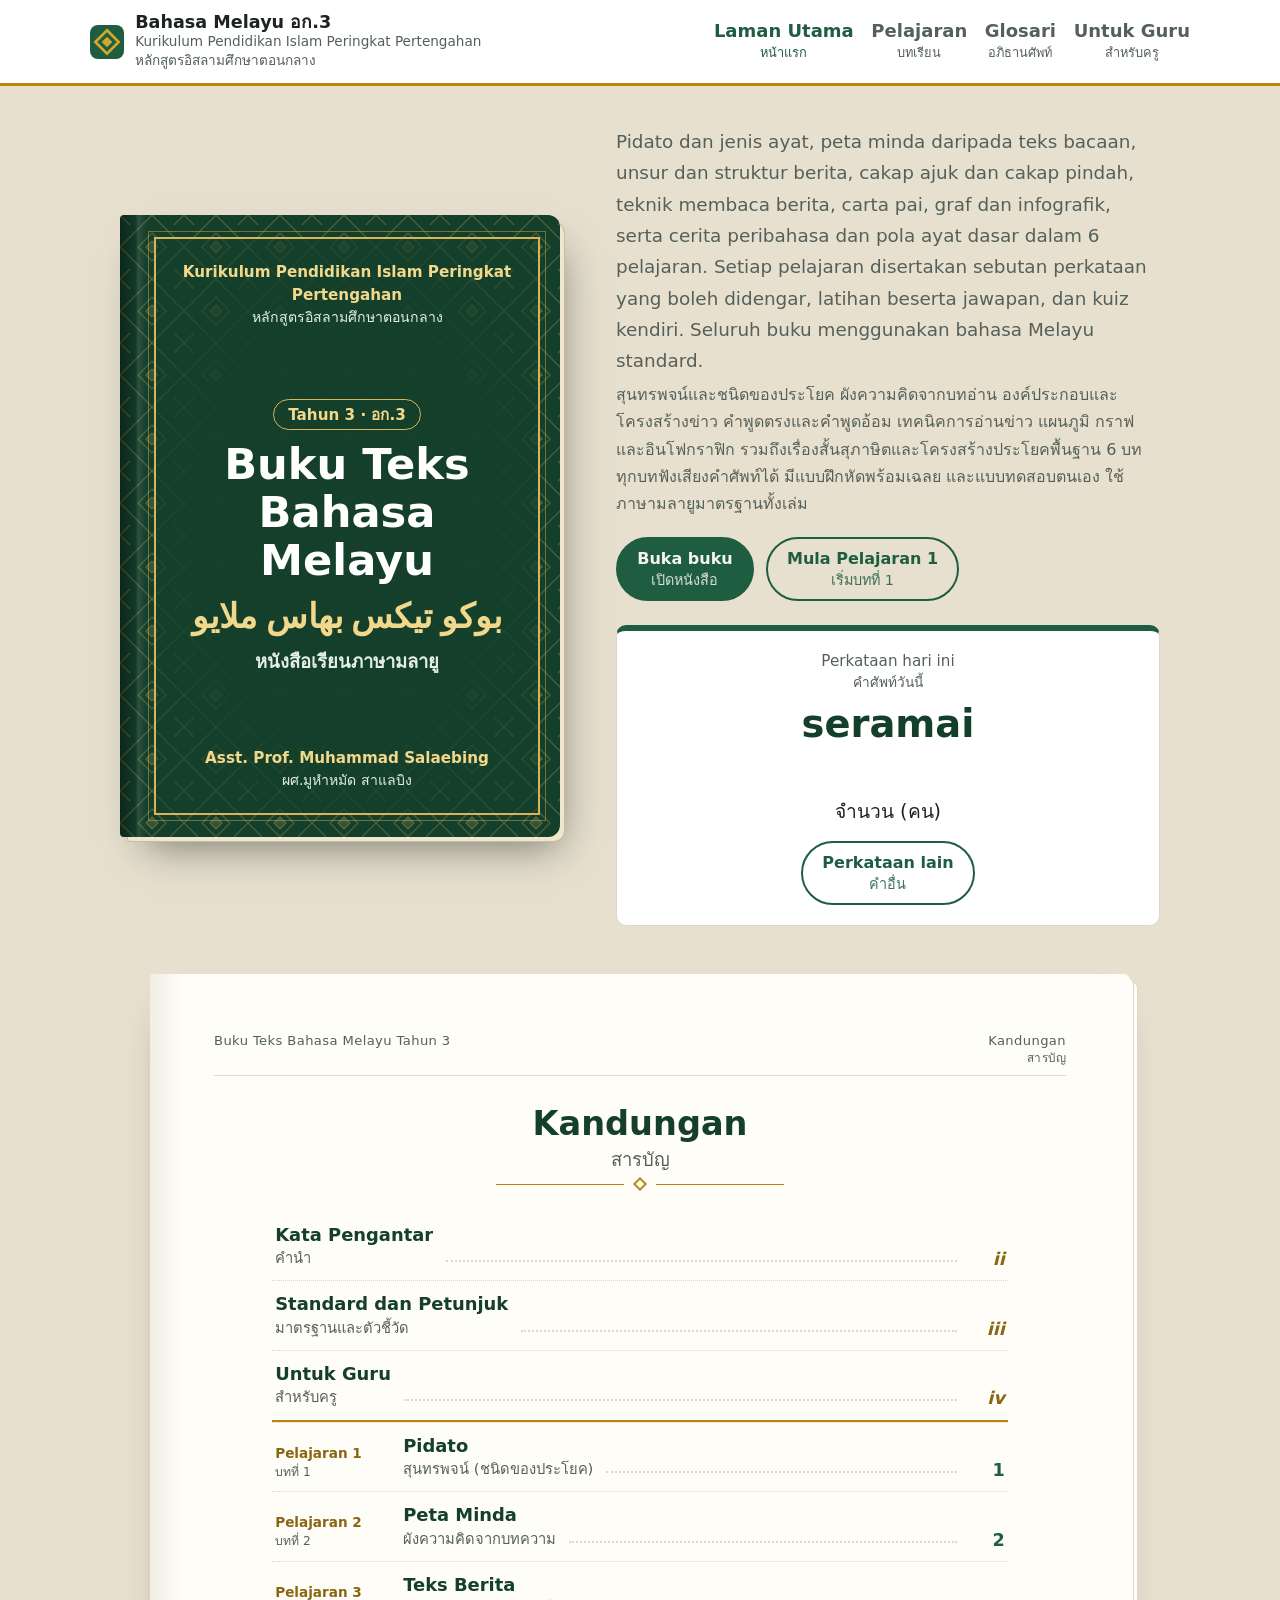
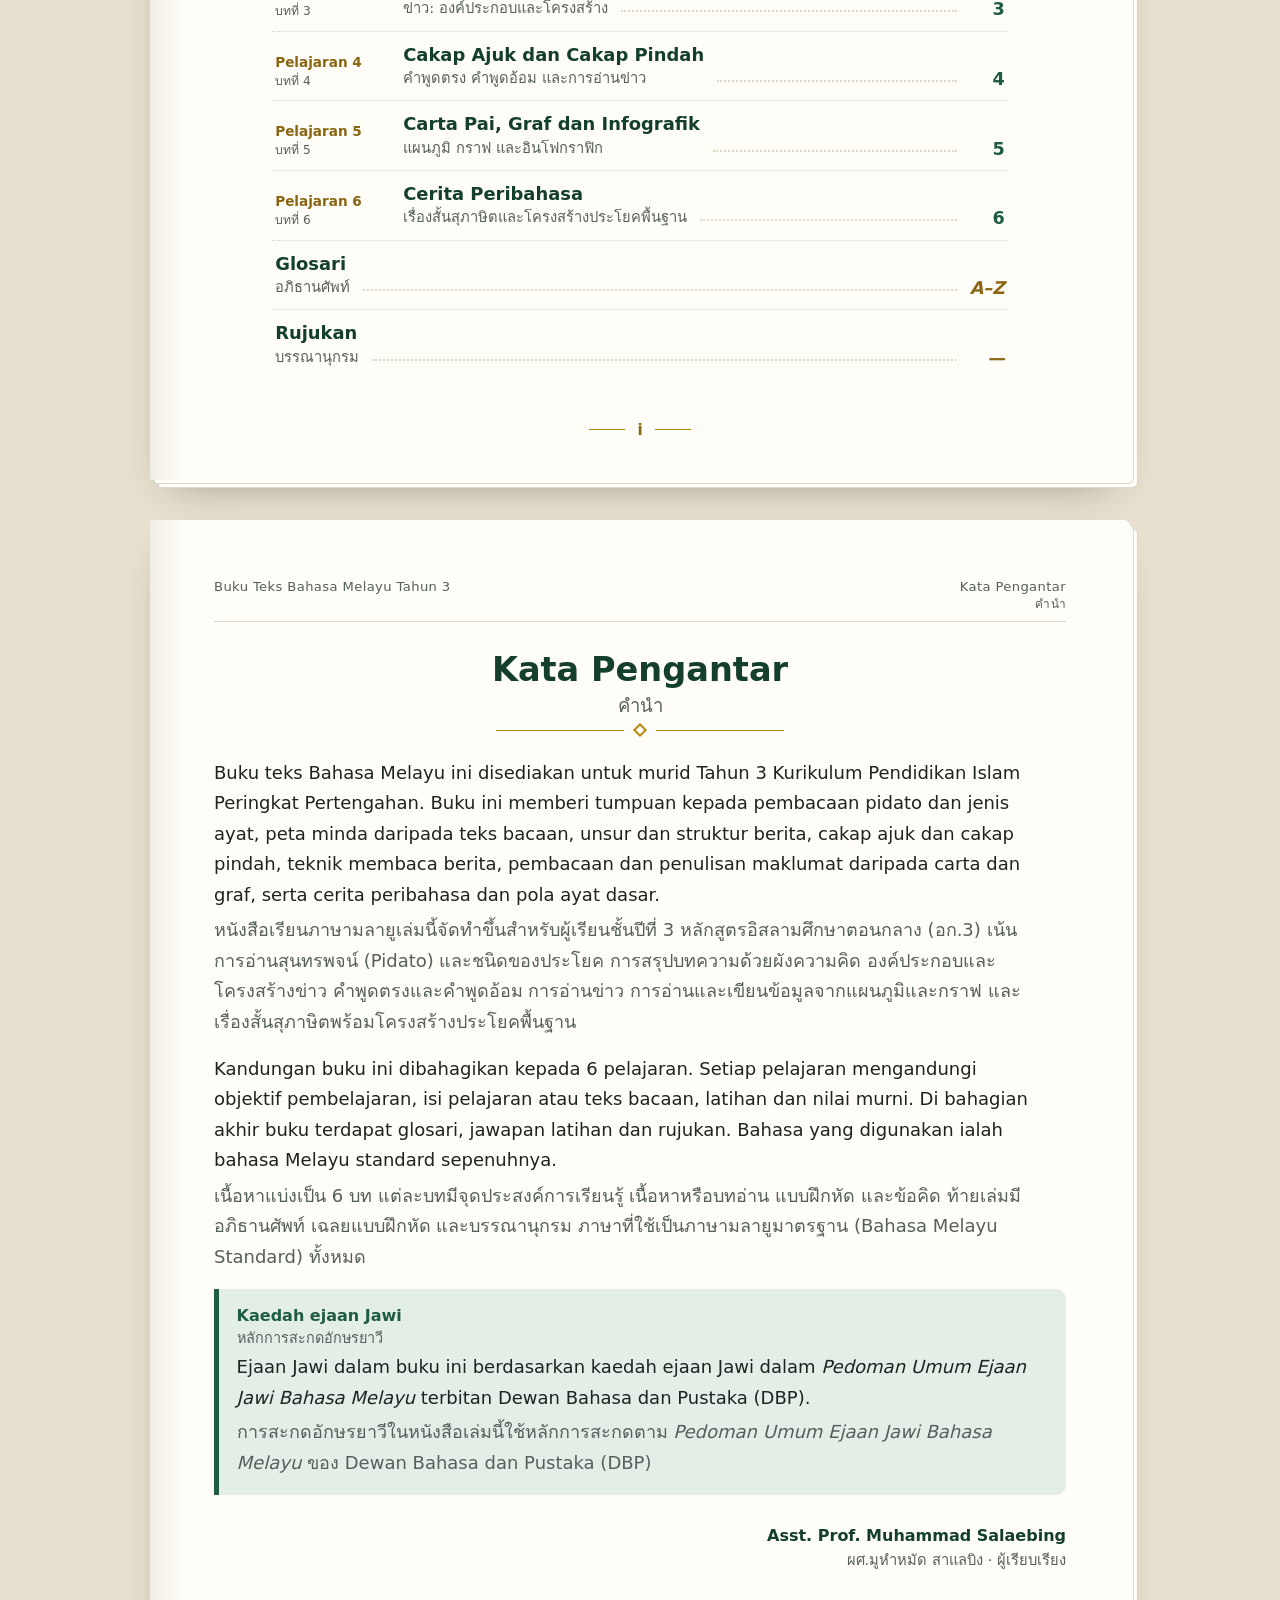
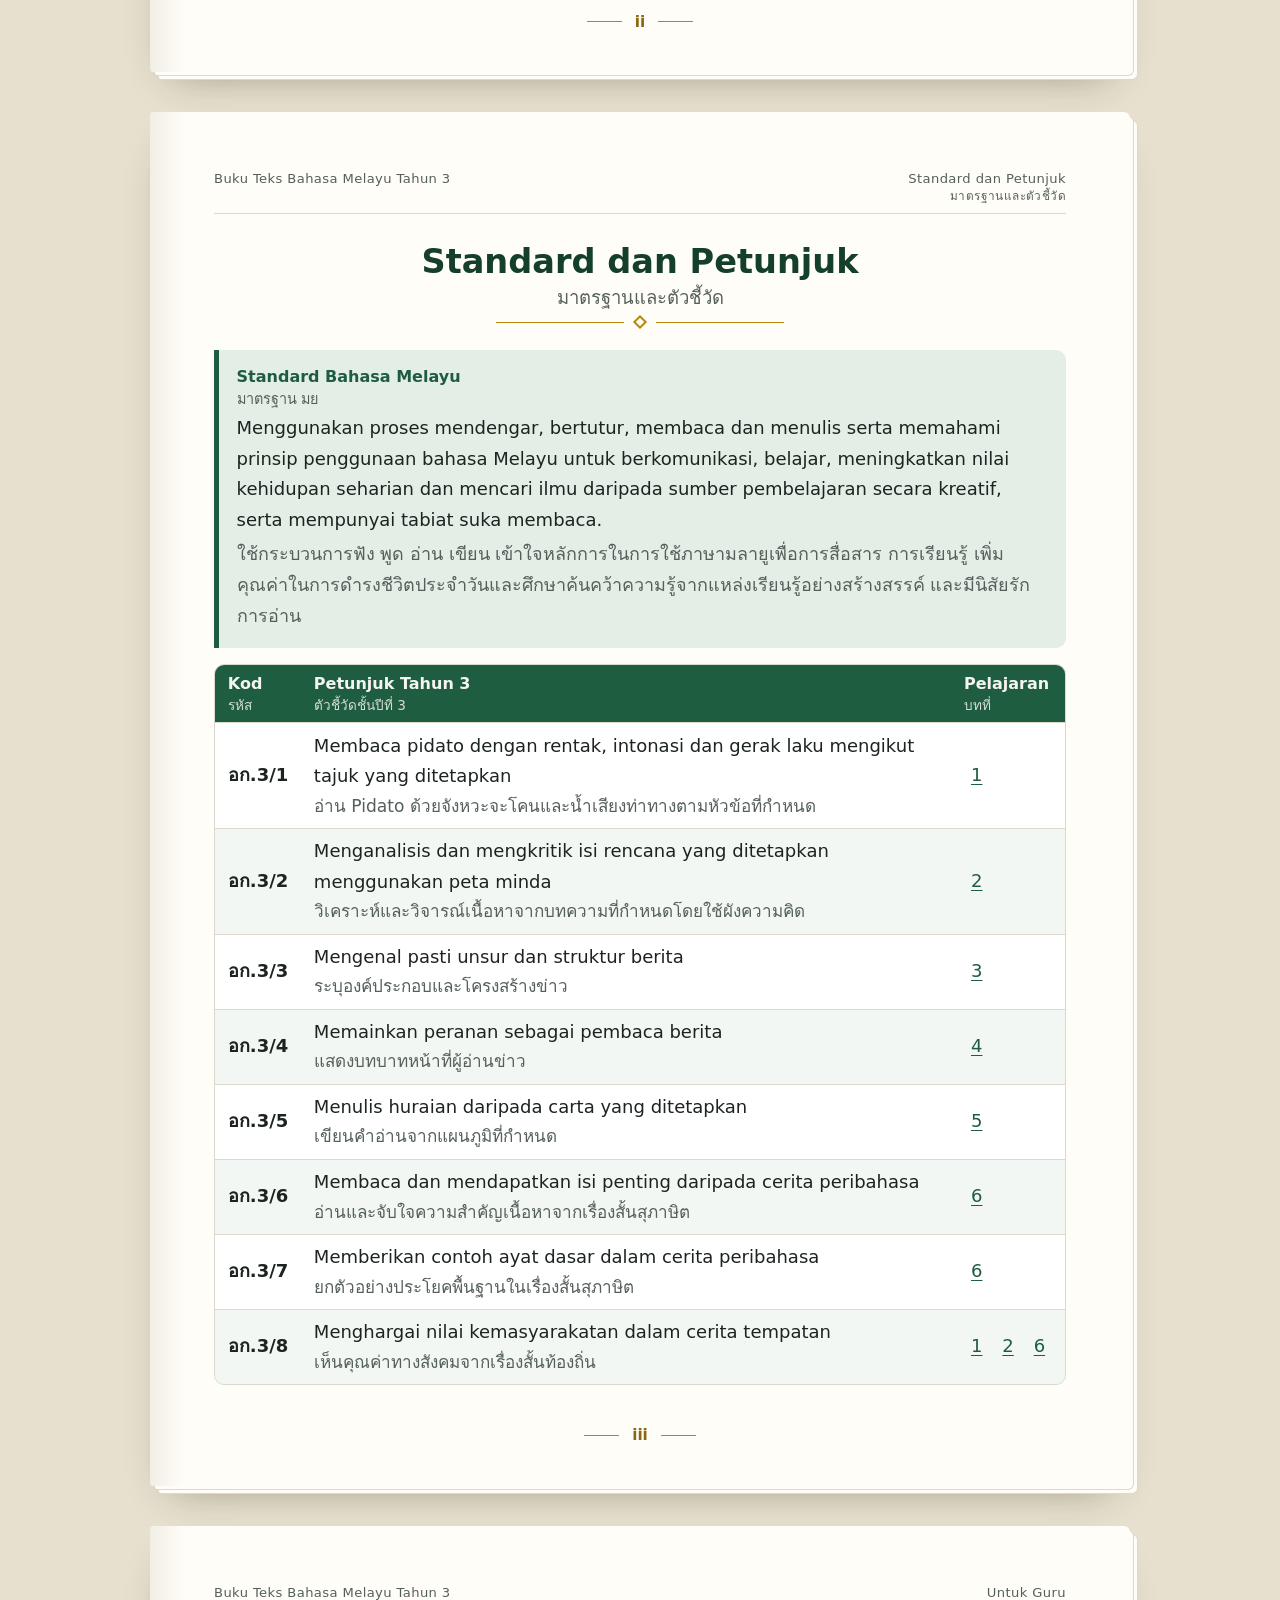
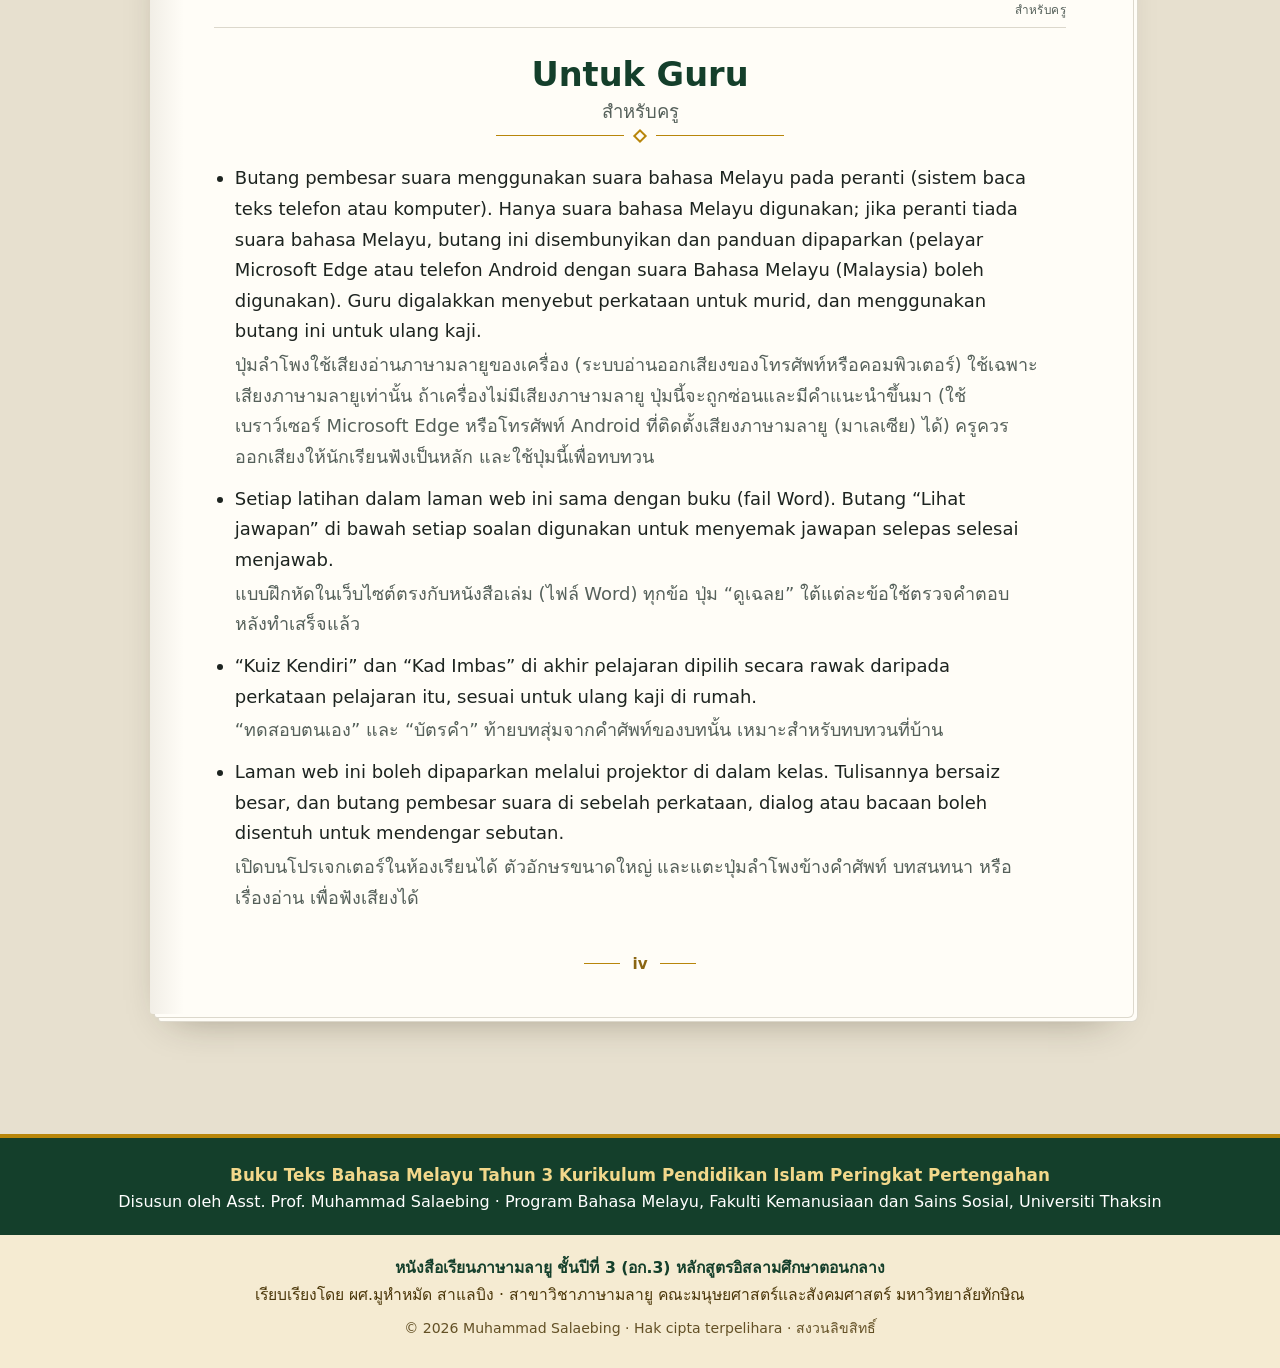
==== commit 54001123: "ใช้เฉพาะเสียงภาษามลายู ไม่ใช้เสียงภาษาอินโดนีเซียแทน ถ้าเครื่องไม่มีเสียงภาษามลายู ซ่อนปุ่มลำโพงและแ" ====
--- a/index.html
+++ b/index.html
@@ -93,7 +93,7 @@
   <h2 class="sheet-title"><span lang="ms">Untuk Guru</span><span class="h-th">สำหรับครู</span></h2>
   <p class="orn" aria-hidden="true"><span></span></p>
   <ul class="bul prose guru">
-    <li><p lang="ms">Butang pembesar suara menggunakan suara bahasa Melayu pada peranti (sistem baca teks telefon atau komputer). Jika peranti tiada suara bahasa Melayu, sistem akan menggunakan suara bahasa Indonesia. Guru digalakkan menyebut perkataan untuk murid, dan menggunakan butang ini untuk ulang kaji.</p><p class="tr">ปุ่มลำโพงใช้เสียงอ่านภาษามลายูของเครื่อง (ระบบอ่านออกเสียงของโทรศัพท์หรือคอมพิวเตอร์) ถ้าเครื่องไม่มีเสียงภาษามลายู ระบบจะใช้เสียงภาษาอินโดนีเซียแทน ครูควรออกเสียงให้นักเรียนฟังเป็นหลัก และใช้ปุ่มนี้เพื่อทบทวน</p></li>
+    <li><p lang="ms">Butang pembesar suara menggunakan suara bahasa Melayu pada peranti (sistem baca teks telefon atau komputer). Hanya suara bahasa Melayu digunakan; jika peranti tiada suara bahasa Melayu, butang ini disembunyikan dan panduan dipaparkan (pelayar Microsoft Edge atau telefon Android dengan suara Bahasa Melayu (Malaysia) boleh digunakan). Guru digalakkan menyebut perkataan untuk murid, dan menggunakan butang ini untuk ulang kaji.</p><p class="tr">ปุ่มลำโพงใช้เสียงอ่านภาษามลายูของเครื่อง (ระบบอ่านออกเสียงของโทรศัพท์หรือคอมพิวเตอร์) ใช้เฉพาะเสียงภาษามลายูเท่านั้น ถ้าเครื่องไม่มีเสียงภาษามลายู ปุ่มนี้จะถูกซ่อนและมีคำแนะนำขึ้นมา (ใช้เบราว์เซอร์ Microsoft Edge หรือโทรศัพท์ Android ที่ติดตั้งเสียงภาษามลายู (มาเลเซีย) ได้) ครูควรออกเสียงให้นักเรียนฟังเป็นหลัก และใช้ปุ่มนี้เพื่อทบทวน</p></li>
     <li><p lang="ms">Setiap latihan dalam laman web ini sama dengan buku (fail Word). Butang “Lihat jawapan” di bawah setiap soalan digunakan untuk menyemak jawapan selepas selesai menjawab.</p><p class="tr">แบบฝึกหัดในเว็บไซต์ตรงกับหนังสือเล่ม (ไฟล์ Word) ทุกข้อ ปุ่ม “ดูเฉลย” ใต้แต่ละข้อใช้ตรวจคำตอบหลังทำเสร็จแล้ว</p></li>
     <li><p lang="ms">“Kuiz Kendiri” dan “Kad Imbas” di akhir pelajaran dipilih secara rawak daripada perkataan pelajaran itu, sesuai untuk ulang kaji di rumah.</p><p class="tr">“ทดสอบตนเอง” และ “บัตรคำ” ท้ายบทสุ่มจากคำศัพท์ของบทนั้น เหมาะสำหรับทบทวนที่บ้าน</p></li>
     <li><p lang="ms">Laman web ini boleh dipaparkan melalui projektor di dalam kelas. Tulisannya bersaiz besar, dan butang pembesar suara di sebelah perkataan, dialog atau bacaan boleh disentuh untuk mendengar sebutan.</p><p class="tr">เปิดบนโปรเจกเตอร์ในห้องเรียนได้ ตัวอักษรขนาดใหญ่ และแตะปุ่มลำโพงข้างคำศัพท์ บทสนทนา หรือเรื่องอ่าน เพื่อฟังเสียงได้</p></li>
--- a/assets/style.css
+++ b/assets/style.css
@@ -417,3 +417,8 @@
 .fig img{max-width:100%;height:auto;border-radius:10px;border:1px solid var(--line, #d9e2dc);background:#fff}
 .fig figcaption{font-size:.92rem;color:var(--muted, #55605A);margin-top:.4rem}
 @media print{.fig img{max-width:16cm}}
+
+/* คำแนะนำเมื่อเครื่องไม่มีเสียงภาษามลายู */
+.voice-note{max-width:60rem;margin:1rem auto}
+.voice-note .btn-ghost{margin-top:.4rem}
+@media print{.voice-note{display:none}}
